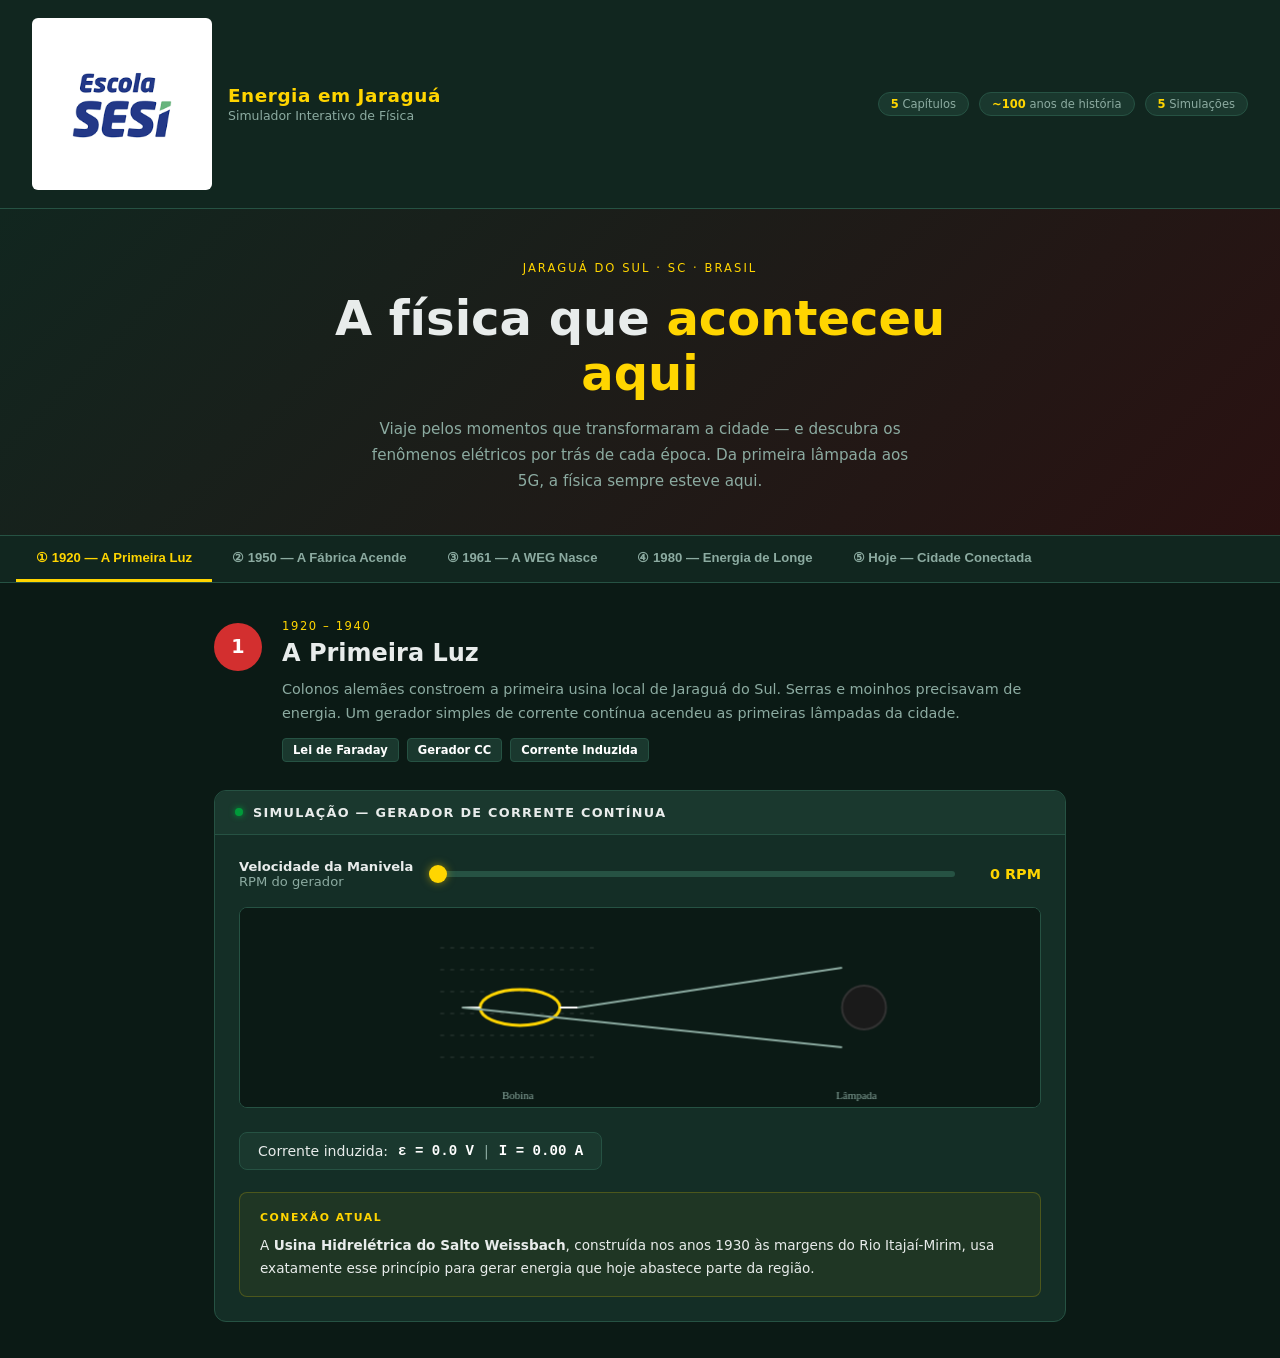
==== index.html @ fbbc2412 "Rename simulador.html to index.html" ====
<!DOCTYPE html>
<html lang="pt-BR">
<head>
<meta charset="UTF-8">
<meta name="viewport" content="width=device-width, initial-scale=1.0">
<title>Energia em Jaraguá — Simulador Interativo</title>
<style>
  :root {
    /* Cores baseadas na bandeira de Jaraguá do Sul (Verde, Vermelho, Branco e Amarelo) */
    --bg: #0b1a15;        /* Verde muito escuro para o fundo principal */
    --bg2: #11261f;       /* Verde escuro para o cabeçalho/nav */
    --bg3: #1a382e;       /* Verde intermediário para cards/pílulas */
    --border: #265243;    /* Bordas esverdeadas */
    --accent: #ffd500;    /* Amarelo do brasão para destaque */
    --accent2: #ffffff;   /* Branco da cruz da bandeira */
    --green: #009B3A;     /* Verde original da bandeira */
    --red: #d32f2f;       /* Vermelho original da bandeira */
    --text: #e8eceb;      /* Texto claro quase branco */
    --muted: #8caba1;     /* Texto secundário (verde acinzentado) */
    --card: #142e26;      /* Fundo dos painéis de simulação */
  }
  * { box-sizing: border-box; margin: 0; padding: 0; }
  body {
    background: var(--bg);
    color: var(--text);
    font-family: 'Segoe UI', system-ui, sans-serif;
    min-height: 100vh;
  }

  /* ── HEADER ── */
  header {
    background: var(--bg2);
    border-bottom: 1px solid var(--border);
    padding: 18px 32px;
    display: flex;
    align-items: center;
    justify-content: space-between;
    gap: 20px;
    position: sticky;
    top: 0;
    z-index: 100;
  }
  .header-left { display: flex; align-items: center; gap: 16px; }
  .sesi-logo {
    height: 48px;
    border-radius: 6px;
    background: #fff;
    padding: 4px 8px;
    object-fit: contain;
    width: 180px;  
    height: auto;
  }
  .header-title h1 {
    font-size: 1.15rem;
    font-weight: 700;
    color: var(--accent);
    letter-spacing: 0.03em;
  }
  .header-title p {
    font-size: 0.78rem;
    color: var(--muted);
    margin-top: 2px;
  }
  .header-badges {
    display: flex; gap: 10px; flex-wrap: wrap;
  }
  .badge {
    background: var(--bg3);
    border: 1px solid var(--border);
    border-radius: 20px;
    padding: 4px 12px;
    font-size: 0.72rem;
    color: var(--muted);
  }
  .badge span { color: var(--accent); font-weight: 700; }

  /* ── HERO ── */
  .hero {
    padding: 52px 32px 40px;
    text-align: center;
    /* Gradiente sutil misturando o verde e o vermelho da bandeira */
    background: linear-gradient(135deg, var(--bg2) 0%, #2a1111 100%);
    border-bottom: 1px solid var(--border);
  }
  .hero-eyebrow {
    font-size: 0.72rem;
    letter-spacing: 0.18em;
    text-transform: uppercase;
    color: var(--accent);
    margin-bottom: 16px;
  }
  .hero h2 {
    font-size: clamp(1.8rem, 4vw, 3rem);
    font-weight: 800;
    line-height: 1.15;
    max-width: 700px;
    margin: 0 auto 16px;
  }
  .hero h2 em { color: var(--accent); font-style: normal; }
  .hero p {
    color: var(--muted);
    max-width: 560px;
    margin: 0 auto;
    line-height: 1.7;
    font-size: 0.95rem;
  }

  /* ── TIMELINE NAV ── */
  .timeline-nav {
    display: flex;
    gap: 0;
    overflow-x: auto;
    border-bottom: 1px solid var(--border);
    background: var(--bg2);
    padding: 0 16px;
    scrollbar-width: none;
  }
  .timeline-nav::-webkit-scrollbar { display: none; }
  .tnav-btn {
    flex: 0 0 auto;
    padding: 14px 20px;
    background: none;
    border: none;
    border-bottom: 3px solid transparent;
    color: var(--muted);
    cursor: pointer;
    font-size: 0.82rem;
    font-weight: 600;
    white-space: nowrap;
    transition: color .2s, border-color .2s;
  }
  .tnav-btn:hover { color: var(--text); }
  .tnav-btn.active { color: var(--accent); border-bottom-color: var(--accent); }

  /* ── CHAPTERS ── */
  .chapter {
    display: none;
    padding: 36px 24px;
    max-width: 900px;
    margin: 0 auto;
  }
  .chapter.active { display: block; }

  .chapter-header {
    display: flex;
    gap: 20px;
    align-items: flex-start;
    margin-bottom: 28px;
  }
  .chapter-num {
    width: 48px; height: 48px;
    border-radius: 50%;
    background: var(--red); /* Vermelho da bandeira */
    color: #fff;
    font-size: 1.2rem;
    font-weight: 800;
    display: flex; align-items: center; justify-content: center;
    flex-shrink: 0;
    margin-top: 4px;
  }
  .chapter-meta { flex: 1; }
  .chapter-era {
    font-size: 0.72rem;
    letter-spacing: 0.14em;
    text-transform: uppercase;
    color: var(--accent);
    margin-bottom: 6px;
  }
  .chapter-meta h3 { font-size: 1.5rem; font-weight: 800; margin-bottom: 10px; }
  .chapter-meta p { color: var(--muted); line-height: 1.7; font-size: 0.9rem; }

  .chapter-tags { display: flex; gap: 8px; flex-wrap: wrap; margin-top: 12px; }
  .tag {
    padding: 4px 10px; border-radius: 4px;
    font-size: 0.72rem; font-weight: 600;
    background: var(--bg3); border: 1px solid var(--border);
    color: var(--accent2);
  }

  /* ── SIM CARD ── */
  .sim-card {
    background: var(--card);
    border: 1px solid var(--border);
    border-radius: 12px;
    overflow: hidden;
  }
  .sim-header {
    padding: 14px 20px;
    background: var(--bg3);
    border-bottom: 1px solid var(--border);
    display: flex; align-items: center; gap: 10px;
    font-size: 0.8rem; font-weight: 600;
    color: var(--text); text-transform: uppercase; letter-spacing: 0.1em;
  }
  .sim-dot {
    width: 8px; height: 8px; border-radius: 50%;
    background: var(--green);
    box-shadow: 0 0 6px var(--green);
  }
  .sim-body { padding: 24px; }

  /* ── CONTROLS ── */
  .control-row {
    display: flex; align-items: center; gap: 16px; margin-bottom: 18px;
    flex-wrap: wrap;
  }
  .control-label {
    font-size: 0.82rem; color: var(--muted); min-width: 140px;
  }
  .control-label strong { color: var(--text); display: block; }
  input[type=range] {
    flex: 1; min-width: 120px;
    -webkit-appearance: none;
    height: 6px; border-radius: 3px;
    background: var(--border);
    outline: none;
  }
  input[type=range]::-webkit-slider-thumb {
    -webkit-appearance: none;
    width: 18px; height: 18px; border-radius: 50%;
    background: var(--accent);
    cursor: pointer;
    box-shadow: 0 0 8px rgba(255, 213, 0, 0.5); /* Sombra amarela */
  }
  .val-display {
    min-width: 70px; text-align: right;
    font-size: 0.9rem; font-weight: 700; color: var(--accent);
  }

  /* ── CANVAS ── */
  canvas {
    width: 100%; border-radius: 8px;
    background: var(--bg);
    display: block;
    margin-bottom: 16px;
    border: 1px solid var(--border);
  }

  /* ── FORMULA PILL ── */
  .formula-pill {
    display: inline-flex; align-items: center; gap: 10px;
    background: var(--bg3); border: 1px solid var(--border);
    border-radius: 8px; padding: 10px 18px;
    font-size: 0.88rem; margin-top: 8px;
  }
  .formula-pill .eq { color: var(--accent2); font-weight: 700; font-family: monospace; }

  /* ── CONNECTION BOX ── */
  .connection-box {
    margin-top: 22px;
    padding: 16px 20px;
    background: rgba(255, 213, 0, 0.05); /* Fundo amarelado muito sutil */
    border: 1px solid rgba(255, 213, 0, 0.2);
    border-radius: 8px;
    font-size: 0.85rem; line-height: 1.7; color: var(--text);
  }
  .connection-box .conn-label {
    font-size: 0.68rem; text-transform: uppercase; letter-spacing: 0.14em;
    color: var(--accent); font-weight: 700; margin-bottom: 6px;
  }

  /* ── CHAPTER 1 specific ── */
  #lamp-glow { transition: filter .1s, opacity .1s; }

  /* ── CHAPTER 3 motor ── */
  .motor-readout {
    display: grid; grid-template-columns: repeat(3,1fr); gap: 12px; margin-top: 16px;
  }
  .readout-cell {
    background: var(--bg3); border: 1px solid var(--border);
    border-radius: 8px; padding: 12px;
    text-align: center;
  }
  .readout-cell .rv { font-size: 1.4rem; font-weight: 800; color: var(--accent); }
  .readout-cell .rl { font-size: 0.7rem; color: var(--muted); margin-top: 2px; }

  /* ── CHAPTER 4 comparison ── */
  .compare-grid {
    display: grid; grid-template-columns: 1fr 1fr; gap: 16px; margin-bottom: 16px;
  }
  .compare-card {
    background: var(--bg3); border: 1px solid var(--border);
    border-radius: 10px; padding: 16px; text-align: center;
  }
  .compare-card h4 { font-size: 0.82rem; color: var(--muted); margin-bottom: 8px; }
  .compare-card .big { font-size: 1.6rem; font-weight: 800; }
  .compare-card .big.bad { color: var(--red); }
  .compare-card .big.good { color: var(--green); }
  .compare-card .sub { font-size: 0.75rem; color: var(--muted); margin-top: 4px; }

  /* ── CHAPTER 5 antenna ── */
  #antennaCanvas { cursor: crosshair; }
  .signal-legend {
    display: flex; gap: 16px; flex-wrap: wrap; margin-top: 10px;
  }
  .leg-item { display: flex; align-items: center; gap: 6px; font-size: 0.78rem; color: var(--muted); }
  .leg-dot { width: 12px; height: 12px; border-radius: 50%; }

  @media (max-width: 600px) {
    header { padding: 12px 16px; flex-direction: column; align-items: flex-start; }
    .hero { padding: 36px 16px 28px; }
    .chapter { padding: 24px 14px; }
    .compare-grid { grid-template-columns: 1fr; }
    .motor-readout { grid-template-columns: 1fr 1fr; }
  }
</style>
</head>
<body>

<header>
  <div class="header-left">
    <img class="sesi-logo" src="logo.png" >
    <div class="header-title">
      <h1>Energia em Jaraguá</h1>
      <p>Simulador Interativo de Física</p>
    </div>
  </div>
  <div class="header-badges">
    <div class="badge"><span>5</span> Capítulos</div>
    <div class="badge"><span>~100</span> anos de história</div>
    <div class="badge"><span>5</span> Simulações</div>
  </div>
</header>

<div class="hero">
  <div class="hero-eyebrow">Jaraguá do Sul · SC · Brasil</div>
  <h2>A física que <em>aconteceu aqui</em></h2>
  <p>Viaje pelos momentos que transformaram a cidade — e descubra os fenômenos elétricos por trás de cada época. Da primeira lâmpada aos 5G, a física sempre esteve aqui.</p>
</div>

<nav class="timeline-nav">
  <button class="tnav-btn active" onclick="showChapter(0)">① 1920 — A Primeira Luz</button>
  <button class="tnav-btn" onclick="showChapter(1)">② 1950 — A Fábrica Acende</button>
  <button class="tnav-btn" onclick="showChapter(2)">③ 1961 — A WEG Nasce</button>
  <button class="tnav-btn" onclick="showChapter(3)">④ 1980 — Energia de Longe</button>
  <button class="tnav-btn" onclick="showChapter(4)">⑤ Hoje — Cidade Conectada</button>
</nav>

<section class="chapter active" id="ch0">
  <div class="chapter-header">
    <div class="chapter-num">1</div>
    <div class="chapter-meta">
      <div class="chapter-era">1920 – 1940</div>
      <h3>A Primeira Luz</h3>
      <p>Colonos alemães constroem a primeira usina local de Jaraguá do Sul. Serras e moinhos precisavam de energia. Um gerador simples de corrente contínua acendeu as primeiras lâmpadas da cidade.</p>
      <div class="chapter-tags">
        <span class="tag">Lei de Faraday</span>
        <span class="tag">Gerador CC</span>
        <span class="tag">Corrente Induzida</span>
      </div>
    </div>
  </div>
  <div class="sim-card">
    <div class="sim-header"><div class="sim-dot"></div>Simulação — Gerador de Corrente Contínua</div>
    <div class="sim-body">
      <div class="control-row">
        <div class="control-label"><strong>Velocidade da Manivela</strong>RPM do gerador</div>
        <input type="range" id="rpm1" min="0" max="3000" value="0" oninput="updateFaraday()">
        <div class="val-display" id="rpm1v">0 RPM</div>
      </div>
      <canvas id="c1" height="200"></canvas>
      <div class="formula-pill">
        <span>Corrente induzida:</span>
        <span class="eq" id="emf_val">ε = 0.00 V</span>
        <span style="color:var(--muted)">|</span>
        <span class="eq" id="cur_val">I = 0.00 A</span>
      </div>
      <div class="connection-box">
        <div class="conn-label">Conexão Atual</div>
        A <strong>Usina Hidrelétrica do Salto Weissbach</strong>, construída nos anos 1930 às margens do Rio Itajaí-Mirim, usa exatamente esse princípio para gerar energia que hoje abastece parte da região.
      </div>
    </div>
  </div>
</section>

<section class="chapter" id="ch1">
  <div class="chapter-header">
    <div class="chapter-num">2</div>
    <div class="chapter-meta">
      <div class="chapter-era">1950 – 1960</div>
      <h3>A Fábrica Acende</h3>
      <p>Chegam as primeiras indústrias têxteis e metalúrgicas. Elas precisam de motores mais potentes. O motor de indução trifásico, com suas três correntes defasadas criando um campo magnético girante, vira o coração das fábricas.</p>
      <div class="chapter-tags">
        <span class="tag">Campo Girante Trifásico</span>
        <span class="tag">Animação das 3 Fases</span>
        <span class="tag">Industrialização</span>
      </div>
    </div>
  </div>
  <div class="sim-card">
    <div class="sim-header"><div class="sim-dot"></div>Simulação — Campo Magnético Rotativo Trifásico</div>
    <div class="sim-body">
      <div class="control-row">
        <div class="control-label"><strong>Frequência</strong>Hz da rede</div>
        <input type="range" id="freq2" min="10" max="60" value="60" oninput="update3phase()">
        <div class="val-display" id="freq2v">60 Hz</div>
      </div>
      <canvas id="c2" height="260"></canvas>
      <div class="formula-pill">
        <span>Defasagem:</span>
        <span class="eq">120°</span>
        <span style="color:var(--muted)">|</span>
        <span>Campo resultante:</span>
        <span class="eq" id="field_mag">constante</span>
      </div>
      <div class="connection-box">
        <div class="conn-label">Conexão Atual</div>
        A <strong>WEG</strong> produz hoje mais de 21 milhões de motores elétricos por ano — todos baseados nesse mesmo princípio do campo girante trifásico descoberto por Tesla em 1888.
      </div>
    </div>
  </div>
</section>

<section class="chapter" id="ch2">
  <div class="chapter-header">
    <div class="chapter-num">3</div>
    <div class="chapter-meta">
      <div class="chapter-era">1961</div>
      <h3>Werner, Eggon e Geraldo</h3>
      <p>Três homens fundam a WEG em Jaraguá do Sul. Uma bobina simples se torna um motor comercial. O segredo está na relação entre frequência, número de polos e rotação.</p>
      <div class="chapter-tags">
        <span class="tag">n = 120f / p</span>
        <span class="tag">Polos e Rotação</span>
        <span class="tag">Fundação da WEG</span>
      </div>
    </div>
  </div>
  <div class="sim-card">
    <div class="sim-header"><div class="sim-dot"></div>Simulação — Motor Interativo WEG</div>
    <div class="sim-body">
      <div class="control-row">
        <div class="control-label"><strong>Nº de Polos</strong>par de polos</div>
        <input type="range" id="poles3" min="2" max="12" step="2" value="4" oninput="updateMotor()">
        <div class="val-display" id="poles3v">4 polos</div>
      </div>
      <div class="control-row">
        <div class="control-label"><strong>Frequência</strong>Hz da rede</div>
        <input type="range" id="freq3" min="50" max="60" step="10" value="60" oninput="updateMotor()">
        <div class="val-display" id="freq3v">60 Hz</div>
      </div>
      <canvas id="c3" height="200"></canvas>
      <div class="motor-readout">
        <div class="readout-cell"><div class="rv" id="m_rpm">1800</div><div class="rl">RPM Síncrona</div></div>
        <div class="readout-cell"><div class="rv" id="m_polos">4</div><div class="rl">Polos</div></div>
        <div class="readout-cell"><div class="rv" id="m_freq">60 Hz</div><div class="rl">Frequência</div></div>
      </div>
      <div class="formula-pill" style="margin-top:14px">
        <span class="eq">n = 120 × f / p</span>
        <span style="color:var(--muted)">→</span>
        <span class="eq" id="m_calc">120 × 60 / 4 = 1800 RPM</span>
      </div>
      <div class="connection-box">
        <div class="conn-label">Conexão Atual</div>
        Os motores WEG de <strong>2 polos</strong> giram a 3600 RPM e são usados em compressores e ventiladores industriais. Os de <strong>8 polos</strong> giram a 900 RPM para aplicações que exigem torque elevado, como britadores.
      </div>
    </div>
  </div>
</section>

<section class="chapter" id="ch3">
  <div class="chapter-header">
    <div class="chapter-num">4</div>
    <div class="chapter-meta">
      <div class="chapter-era">1980 – 1990</div>
      <h3>A Energia Vem de Longe</h3>
      <p>Jaraguá passa a receber energia de usinas distantes. O transformador se torna peça-chave: transmitir em alta tensão reduz drasticamente as perdas Joule nas linhas.</p>
      <div class="chapter-tags">
        <span class="tag">Transformador</span>
        <span class="tag">P = I²R</span>
        <span class="tag">Sistema Interligado</span>
      </div>
    </div>
  </div>
  <div class="sim-card">
    <div class="sim-header"><div class="sim-dot"></div>Simulação — Perdas Joule: Baixa vs. Alta Tensão</div>
    <div class="sim-body">
      <div class="control-row">
        <div class="control-label"><strong>Potência transmitida</strong>MW na linha</div>
        <input type="range" id="pow4" min="1" max="100" value="50" oninput="updateJoule()">
        <div class="val-display" id="pow4v">50 MW</div>
      </div>
      <div class="control-row">
        <div class="control-label"><strong>Resistência da linha</strong>Ω total</div>
        <input type="range" id="res4" min="1" max="50" value="10" oninput="updateJoule()">
        <div class="val-display" id="res4v">10 Ω</div>
      </div>
      <div class="compare-grid" id="joule-compare">
        <div class="compare-card">
          <h4>Baixa Tensão (13,8 kV)</h4>
          <div class="big bad" id="loss_low">—</div>
          <div class="sub" id="loss_low_pct">— % de perda</div>
        </div>
        <div class="compare-card">
          <h4>Alta Tensão (500 kV)</h4>
          <div class="big good" id="loss_high">—</div>
          <div class="sub" id="loss_high_pct">— % de perda</div>
        </div>
      </div>
      <canvas id="c4" height="160"></canvas>
      <div class="formula-pill">
        <span class="eq">P_perda = I² × R</span>
        <span style="color:var(--muted)">e</span>
        <span class="eq">I = P / V</span>
      </div>
      <div class="connection-box">
        <div class="conn-label">Conexão Atual</div>
        A subestação de Jaraguá do Sul recebe energia a <strong>138 kV</strong> do sistema interligado nacional e reduz para distribuição local. As linhas de 500 kV que cruzam Santa Catarina perdem menos de <strong>2%</strong> da energia transmitida.
      </div>
    </div>
  </div>
</section>

<section class="chapter" id="ch4">
  <div class="chapter-header">
    <div class="chapter-num">5</div>
    <div class="chapter-meta">
      <div class="chapter-era">Hoje</div>
      <h3>A Cidade Conectada</h3>
      <p>Antenas 5G, fibra óptica e carros elétricos. O sinal eletromagnético se propaga pelos vales e morros de Jaraguá — o relevo cria zonas de sombra onde o sinal não chega.</p>
      <div class="chapter-tags">
        <span class="tag">Propagação de Ondas EM</span>
        <span class="tag">Mapa Topográfico</span>
        <span class="tag">Jaraguá Digital</span>
      </div>
    </div>
  </div>
  <div class="sim-card">
    <div class="sim-header"><div class="sim-dot"></div>Simulação — Antena e Propagação no Relevo</div>
    <div class="sim-body">
      <p style="font-size:.82rem;color:var(--muted);margin-bottom:14px">Clique no mapa topográfico para posicionar uma antena e veja como o sinal se propaga pelos morros de Jaraguá.</p>
      <div class="control-row">
        <div class="control-label"><strong>Frequência da antena</strong></div>
        <input type="range" id="freq5" min="700" max="3500" step="100" value="700" oninput="updateAntenna()">
        <div class="val-display" id="freq5v">700 MHz</div>
      </div>
      <canvas id="antennaCanvas" height="280" onclick="placeAntenna(event)"></canvas>
      <div class="signal-legend">
        <div class="leg-item"><div class="leg-dot" style="background:var(--green)"></div>Sinal forte</div>
        <div class="leg-item"><div class="leg-dot" style="background:var(--accent)"></div>Sinal médio</div>
        <div class="leg-item"><div class="leg-dot" style="background:var(--red)"></div>Zona de sombra</div>
        <div class="leg-item"><div class="leg-dot" style="background:var(--accent2)"></div>Antena</div>
      </div>
      <div class="connection-box">
        <div class="conn-label">Conexão Atual</div>
        As frequências de <strong>700 MHz</strong> penetram melhor os vales de Jaraguá, enquanto as de <strong>3,5 GHz</strong> oferecem maior velocidade mas sofrem mais com obstáculos. O Morro do Boa Vista (958 m) cria uma das maiores zonas de sombra da cidade.
      </div>
    </div>
  </div>
</section>

<script>
// ══════════════════════════════════════════════════
//  NAVIGATION
// ══════════════════════════════════════════════════
const btns = document.querySelectorAll('.tnav-btn');
function showChapter(i) {
  document.querySelectorAll('.chapter').forEach((c,j)=>{
    c.classList.toggle('active', i===j);
  });
  btns.forEach((b,j)=>b.classList.toggle('active', i===j));
  if(i===0) drawFaraday();
  if(i===1) start3phase();
  if(i===2) startMotor();
  if(i===3) { updateJoule(); drawJouleBar(); }
  if(i===4) drawAntenna();
}

// Cor de fundo padronizada para os canvas baseada no novo CSS var(--bg)
const canvasBg = '#0b1a15'; 

// ══════════════════════════════════════════════════
//  CAP 1 — FARADAY GENERATOR
// ══════════════════════════════════════════════════
let animId1;
function updateFaraday() {
  const rpm = +document.getElementById('rpm1').value;
  document.getElementById('rpm1v').textContent = rpm + ' RPM';
  const emf = (rpm / 3000) * 220;
  const cur = emf / 100;
  document.getElementById('emf_val').textContent = 'ε = ' + emf.toFixed(1) + ' V';
  document.getElementById('cur_val').textContent = 'I = ' + cur.toFixed(2) + ' A';
  if(animId1) cancelAnimationFrame(animId1);
  drawFaraday();
}

let t1 = 0;
function drawFaraday() {
  const canvas = document.getElementById('c1');
  const ctx = canvas.getContext('2d');
  canvas.width = canvas.offsetWidth || 600;
  const W = canvas.width, H = canvas.height;
  const rpm = +document.getElementById('rpm1').value;
  const speed = rpm / 3000;
  ctx.clearRect(0,0,W,H);
  ctx.fillStyle = canvasBg;
  ctx.fillRect(0,0,W,H);

  // Draw coil
  const cx = W * 0.35, cy = H * 0.5;
  const angle = t1 * speed * 0.08;
  ctx.save();
  ctx.translate(cx, cy);
  ctx.rotate(angle);
  ctx.strokeStyle = '#ffd500'; /* Amarelo bandeira */
  ctx.lineWidth = 3;
  ctx.beginPath();
  ctx.ellipse(0, 0, 40, 18, 0, 0, Math.PI*2);
  ctx.stroke();
  ctx.strokeStyle = '#ffffff'; /* Branco bandeira */
  ctx.lineWidth = 2;
  for(let i=-1;i<=1;i+=2){
    ctx.beginPath();
    ctx.moveTo(i*40, 0);
    ctx.lineTo(i*58, 0);
    ctx.stroke();
  }
  ctx.restore();

  // Field lines
  for(let y = H*0.2; y < H*0.85; y += 22) {
    const alpha = 0.15 + speed * 0.4;
    ctx.strokeStyle = `rgba(255,255,255,${alpha})`;
    ctx.lineWidth = 1;
    ctx.setLineDash([4,6]);
    ctx.beginPath();
    ctx.moveTo(cx - 80, y);
    ctx.lineTo(cx + 80, y);
    ctx.stroke();
    ctx.setLineDash([]);
    if(speed > 0.1) {
      const ax = cx + 60;
      ctx.fillStyle = `rgba(255,255,255,${alpha})`;
      ctx.beginPath();
      ctx.moveTo(ax, y); ctx.lineTo(ax-6, y-4); ctx.lineTo(ax-6, y+4);
      ctx.fill();
    }
  }

  // Wire + lamp
  const lx = W * 0.78, ly = H * 0.5;
  ctx.strokeStyle = '#8caba1';
  ctx.lineWidth = 2;
  ctx.beginPath();
  ctx.moveTo(cx+58, cy); ctx.lineTo(lx-22, cy-40);
  ctx.moveTo(cx-58, cy); ctx.lineTo(lx-22, cy+40);
  ctx.stroke();

  // Lamp bulb
  const brightness = speed;
  const r = 22;
  const grd = ctx.createRadialGradient(lx,ly,0,lx,ly,r*2);
  if(brightness > 0.01) {
    grd.addColorStop(0, `rgba(255,240,140,${brightness})`);
    grd.addColorStop(0.4, `rgba(255,213,0,${brightness*0.7})`);
    grd.addColorStop(1, 'rgba(0,0,0,0)');
    ctx.fillStyle = grd;
    ctx.beginPath();
    ctx.arc(lx, ly, r*2.5, 0, Math.PI*2);
    ctx.fill();
  }
  ctx.strokeStyle = brightness > 0.1 ? `rgba(255,220,80,${0.4+brightness*0.6})` : '#333';
  ctx.lineWidth = 2;
  ctx.fillStyle = brightness > 0.1 ? `rgba(255,240,160,${brightness})` : '#1a1a1a';
  ctx.beginPath();
  ctx.arc(lx, ly, r, 0, Math.PI*2);
  ctx.fill(); ctx.stroke();

  // Labels
  ctx.fillStyle = '#8caba1';
  ctx.font = '11px Segoe UI';
  ctx.fillText('Bobina', cx-18, H-8);
  ctx.fillText('Lâmpada', lx-28, H-8);

  t1++;
  if(rpm > 0) animId1 = requestAnimationFrame(drawFaraday);
}
updateFaraday();

// ══════════════════════════════════════════════════
//  CAP 2 — 3-PHASE FIELD
// ══════════════════════════════════════════════════
let t2 = 0, anim2;
function update3phase() {
  const f = +document.getElementById('freq2').value;
  document.getElementById('freq2v').textContent = f + ' Hz';
}
function start3phase() {
  if(anim2) cancelAnimationFrame(anim2);
  draw3phase();
}
function draw3phase() {
  const canvas = document.getElementById('c2');
  const ctx = canvas.getContext('2d');
  canvas.width = canvas.offsetWidth || 600;
  const W = canvas.width, H = canvas.height;
  const f = +document.getElementById('freq2').value;
  ctx.clearRect(0,0,W,H);
  ctx.fillStyle = canvasBg;
  ctx.fillRect(0,0,W,H);

  const graphH = H * 0.42;
  const graphY = 14;
  const graphW = W - 40;
  const colors = ['#d32f2f','#009c7b','#ffffff']; /* Cores da bandeira */
  const labels = ['Fase A','Fase B','Fase C'];
  const speed = f / 60 * 0.04;

  // Draw waveforms
  for(let ph=0; ph<3; ph++) {
    ctx.strokeStyle = colors[ph];
    ctx.lineWidth = 2;
    ctx.beginPath();
    for(let x=0; x<graphW; x++) {
      const angle = (x / graphW) * Math.PI * 4 + t2 * speed + ph * (2*Math.PI/3);
      const y = graphY + graphH/2 - Math.sin(angle) * graphH * 0.38;
      if(x===0) ctx.moveTo(x+20, y); else ctx.lineTo(x+20, y);
    }
    ctx.stroke();
    ctx.fillStyle = colors[ph];
    ctx.font = '11px Segoe UI';
    ctx.fillText(labels[ph], W-60, graphY + graphH/2 - Math.sin(t2*speed + ph*(2*Math.PI/3)) * graphH*0.38);
  }

  // Rotating field vector circle
  const cx2 = W/2, cy2 = H*0.74, R = 52;
  ctx.strokeStyle = '#265243';
  ctx.lineWidth = 1;
  ctx.beginPath();
  ctx.arc(cx2, cy2, R, 0, Math.PI*2);
  ctx.stroke();

  // 3 stator poles
  for(let i=0; i<3; i++) {
    const a = (i/3)*Math.PI*2;
    const px = cx2 + Math.cos(a)*R, py = cy2 + Math.sin(a)*R;
    ctx.fillStyle = colors[i];
    ctx.beginPath();
    ctx.arc(px, py, 7, 0, Math.PI*2);
    ctx.fill();
  }

  // Resultant field vector
  let fx=0, fy=0;
  for(let i=0; i<3; i++) {
    const phaseAngle = t2 * speed + i*(2*Math.PI/3);
    const fieldAngle = (i/3)*Math.PI*2;
    fx += Math.sin(phaseAngle)*Math.cos(fieldAngle);
    fy += Math.sin(phaseAngle)*Math.sin(fieldAngle);
  }
  const mag = Math.sqrt(fx*fx+fy*fy);
  if(mag>0.01) {
    const vx = (fx/mag)*R*0.85, vy = (fy/mag)*R*0.85;
    ctx.strokeStyle = '#ffd500';
    ctx.lineWidth = 3;
    ctx.beginPath();
    ctx.moveTo(cx2,cy2);
    ctx.lineTo(cx2+vx, cy2+vy);
    ctx.stroke();
    ctx.fillStyle = '#ffd500';
    ctx.beginPath();
    ctx.arc(cx2+vx, cy2+vy, 5, 0, Math.PI*2);
    ctx.fill();
  }

  ctx.fillStyle = '#8caba1';
  ctx.font = '11px Segoe UI';
  ctx.textAlign = 'center';
  ctx.fillText('Campo Girante Resultante', cx2, cy2+R+16);
  ctx.textAlign = 'left';

  t2++;
  anim2 = requestAnimationFrame(draw3phase);
}
start3phase();

// ══════════════════════════════════════════════════
//  CAP 3 — MOTOR WEG
// ══════════════════════════════════════════════════
let t3=0, anim3;
function updateMotor() {
  const p = +document.getElementById('poles3').value;
  const f = +document.getElementById('freq3').value;
  const n = Math.round(120*f/p);
  document.getElementById('poles3v').textContent = p + ' polos';
  document.getElementById('freq3v').textContent = f + ' Hz';
  document.getElementById('m_rpm').textContent = n;
  document.getElementById('m_polos').textContent = p;
  document.getElementById('m_freq').textContent = f + ' Hz';
  document.getElementById('m_calc').textContent = `120 × ${f} / ${p} = ${n} RPM`;
}
function startMotor() {
  if(anim3) cancelAnimationFrame(anim3);
  drawMotor();
}
function drawMotor() {
  const canvas = document.getElementById('c3');
  const ctx = canvas.getContext('2d');
  canvas.width = canvas.offsetWidth || 600;
  const W = canvas.width, H = canvas.height;
  const poles = +document.getElementById('poles3').value;
  const freq = +document.getElementById('freq3').value;
  const n = 120*freq/poles;
  const speed = n / 3600 * 0.06;
  ctx.clearRect(0,0,W,H);
  ctx.fillStyle = canvasBg;
  ctx.fillRect(0,0,W,H);

  const cx = W/2, cy = H/2, R = Math.min(W,H)*0.34;

  // Stator
  ctx.strokeStyle = '#265243';
  ctx.lineWidth = 12;
  ctx.beginPath();
  ctx.arc(cx, cy, R+6, 0, Math.PI*2);
  ctx.stroke();

  // Poles on stator
  for(let i=0; i<poles; i++) {
    const a = (i/poles)*Math.PI*2 + t3*0.001;
    const r1 = R-4, r2 = R+4;
    const col = i%2===0 ? '#d32f2f' : '#ffffff';
    ctx.strokeStyle = col;
    ctx.lineWidth = 8;
    ctx.beginPath();
    ctx.arc(cx, cy, R, a-0.18, a+0.18);
    ctx.stroke();
  }

  // Rotor
  ctx.save();
  ctx.translate(cx, cy);
  ctx.rotate(t3 * speed);
  for(let i=0; i<8; i++) {
    const a = (i/8)*Math.PI*2;
    ctx.strokeStyle = `rgba(255,213,0,${0.4+0.5*(i%2)})`;
    ctx.lineWidth = 3;
    ctx.beginPath();
    ctx.moveTo(0,0);
    ctx.lineTo(Math.cos(a)*(R-22), Math.sin(a)*(R-22));
    ctx.stroke();
  }
  ctx.strokeStyle = '#ffd500';
  ctx.lineWidth = 2;
  ctx.beginPath();
  ctx.arc(0,0,R-22,0,Math.PI*2);
  ctx.stroke();
  ctx.fillStyle = '#1a382e';
  ctx.beginPath();
  ctx.arc(0,0,12,0,Math.PI*2);
  ctx.fill();
  ctx.strokeStyle = '#ffd500';
  ctx.lineWidth = 2;
  ctx.beginPath();
  ctx.arc(0,0,12,0,Math.PI*2);
  ctx.stroke();
  ctx.restore();

  // RPM label
  ctx.fillStyle = '#ffd500';
  ctx.font = `bold ${Math.min(20,14+poles)}px Segoe UI`;
  ctx.textAlign = 'center';
  ctx.fillText(Math.round(n)+' RPM', cx, cy+5);
  ctx.font = '11px Segoe UI';
  ctx.fillStyle = '#8caba1';
  ctx.fillText(poles+' polos', cx, cy+20);
  ctx.textAlign = 'left';

  t3++;
  anim3 = requestAnimationFrame(drawMotor);
}
startMotor();

// ══════════════════════════════════════════════════
//  CAP 4 — JOULE LOSSES
// ══════════════════════════════════════════════════
function updateJoule() {
  const P = +document.getElementById('pow4').value * 1e6;
  const R = +document.getElementById('res4').value;
  document.getElementById('pow4v').textContent = (P/1e6).toFixed(0) + ' MW';
  document.getElementById('res4v').textContent = R + ' Ω';

  const Vlow = 13800, Vhigh = 500000;
  const Ilow = P/Vlow, Ihigh = P/Vhigh;
  const lossLow = Ilow*Ilow*R, lossHigh = Ihigh*Ihigh*R;
  const pctLow = (lossLow/P*100), pctHigh = (lossHigh/P*100);

  document.getElementById('loss_low').textContent = (lossLow/1e6).toFixed(1)+' MW';
  document.getElementById('loss_high').textContent = (lossHigh/1e3).toFixed(1)+' kW';
  document.getElementById('loss_low_pct').textContent = pctLow.toFixed(1)+'% de perda';
  document.getElementById('loss_high_pct').textContent = pctHigh.toFixed(3)+'% de perda';
  drawJouleBar(lossLow, lossHigh, P);
}
function drawJouleBar(lossLow, lossHigh, P) {
  const canvas = document.getElementById('c4');
  const ctx = canvas.getContext('2d');
  canvas.width = canvas.offsetWidth || 600;
  const W = canvas.width, H = canvas.height;
  if(!lossLow) {
    const pwr = +document.getElementById('pow4').value * 1e6;
    const R = +document.getElementById('res4').value;
    const il = pwr/13800, ih = pwr/500000;
    lossLow = il*il*R; lossHigh = ih*ih*R; P=pwr;
  }
  ctx.clearRect(0,0,W,H);
  ctx.fillStyle = canvasBg;
  ctx.fillRect(0,0,W,H);

  const max = Math.max(lossLow, P);
  const bw = (W-80)/2, bh = H-50, bx1=40, bx2=40+bw+20, by=10;

  [[bx1, lossLow,'#d32f2f','Baixa Tensão\n13,8 kV'],[bx2,lossHigh,'#009c7b','Alta Tensão\n500 kV']].forEach(([bx,loss,col,label])=>{
    const barH = Math.min((loss/max)*bh, bh);
    ctx.fillStyle = '#1a382e';
    ctx.fillRect(bx, by, bw, bh);
    ctx.fillStyle = col;
    ctx.fillRect(bx, by+bh-barH, bw, barH);
    ctx.fillStyle = col;
    ctx.font = 'bold 12px Segoe UI';
    ctx.textAlign = 'center';
    const pct = loss/P*100;
    ctx.fillText(pct < 1 ? pct.toFixed(3)+'%' : pct.toFixed(1)+'%', bx+bw/2, by+bh-barH-8);
    ctx.fillStyle = '#8caba1';
    ctx.font = '11px Segoe UI';
    const lines = label.split('\n');
    ctx.fillText(lines[0], bx+bw/2, by+bh+16);
    ctx.fillText(lines[1], bx+bw/2, by+bh+30);
  });
}

// ══════════════════════════════════════════════════
//  CAP 5 — ANTENNA
// ══════════════════════════════════════════════════
let antennaPos = null;
function updateAntenna() {
  document.getElementById('freq5v').textContent = document.getElementById('freq5').value + ' MHz';
  drawAntenna();
}
function placeAntenna(e) {
  const rect = e.target.getBoundingClientRect();
  antennaPos = { x: e.clientX - rect.left, y: e.clientY - rect.top };
  drawAntenna();
}
function drawAntenna() {
  const canvas = document.getElementById('antennaCanvas');
  if(!canvas) return;
  const ctx = canvas.getContext('2d');
  canvas.width = canvas.offsetWidth || 600;
  const W = canvas.width, H = canvas.height;
  
  ctx.clearRect(0,0,W,H);
  ctx.fillStyle = canvasBg;
  ctx.fillRect(0,0,W,H);
  
  // Dummy topo map
  ctx.fillStyle = '#11261f';
  ctx.beginPath();
  ctx.moveTo(0,H);
  for(let x=0; x<=W; x+=10) {
    const y = H - 30 - Math.sin(x*0.02)*40 - Math.sin(x*0.05)*20;
    ctx.lineTo(x, y);
  }
  ctx.lineTo(W,H);
  ctx.fill();
  
  if(!antennaPos) {
    ctx.fillStyle = '#8caba1';
    ctx.textAlign = 'center';
    ctx.font = '12px Segoe UI';
    ctx.fillText('Clique no mapa para posicionar a antena', W/2, H/2);
    return;
  }
  
  const freq = +document.getElementById('freq5').value;
  const range = (3500 - freq + 1000) / 10;
  
  ctx.strokeStyle = `rgba(255,213,0,0.5)`;
  ctx.beginPath();
  ctx.arc(antennaPos.x, antennaPos.y, range, 0, Math.PI*2);
  ctx.stroke();
  
  ctx.fillStyle = '#ffffff';
  ctx.beginPath();
  ctx.arc(antennaPos.x, antennaPos.y, 4, 0, Math.PI*2);
  ctx.fill();
}
</script>
</body>
</html>
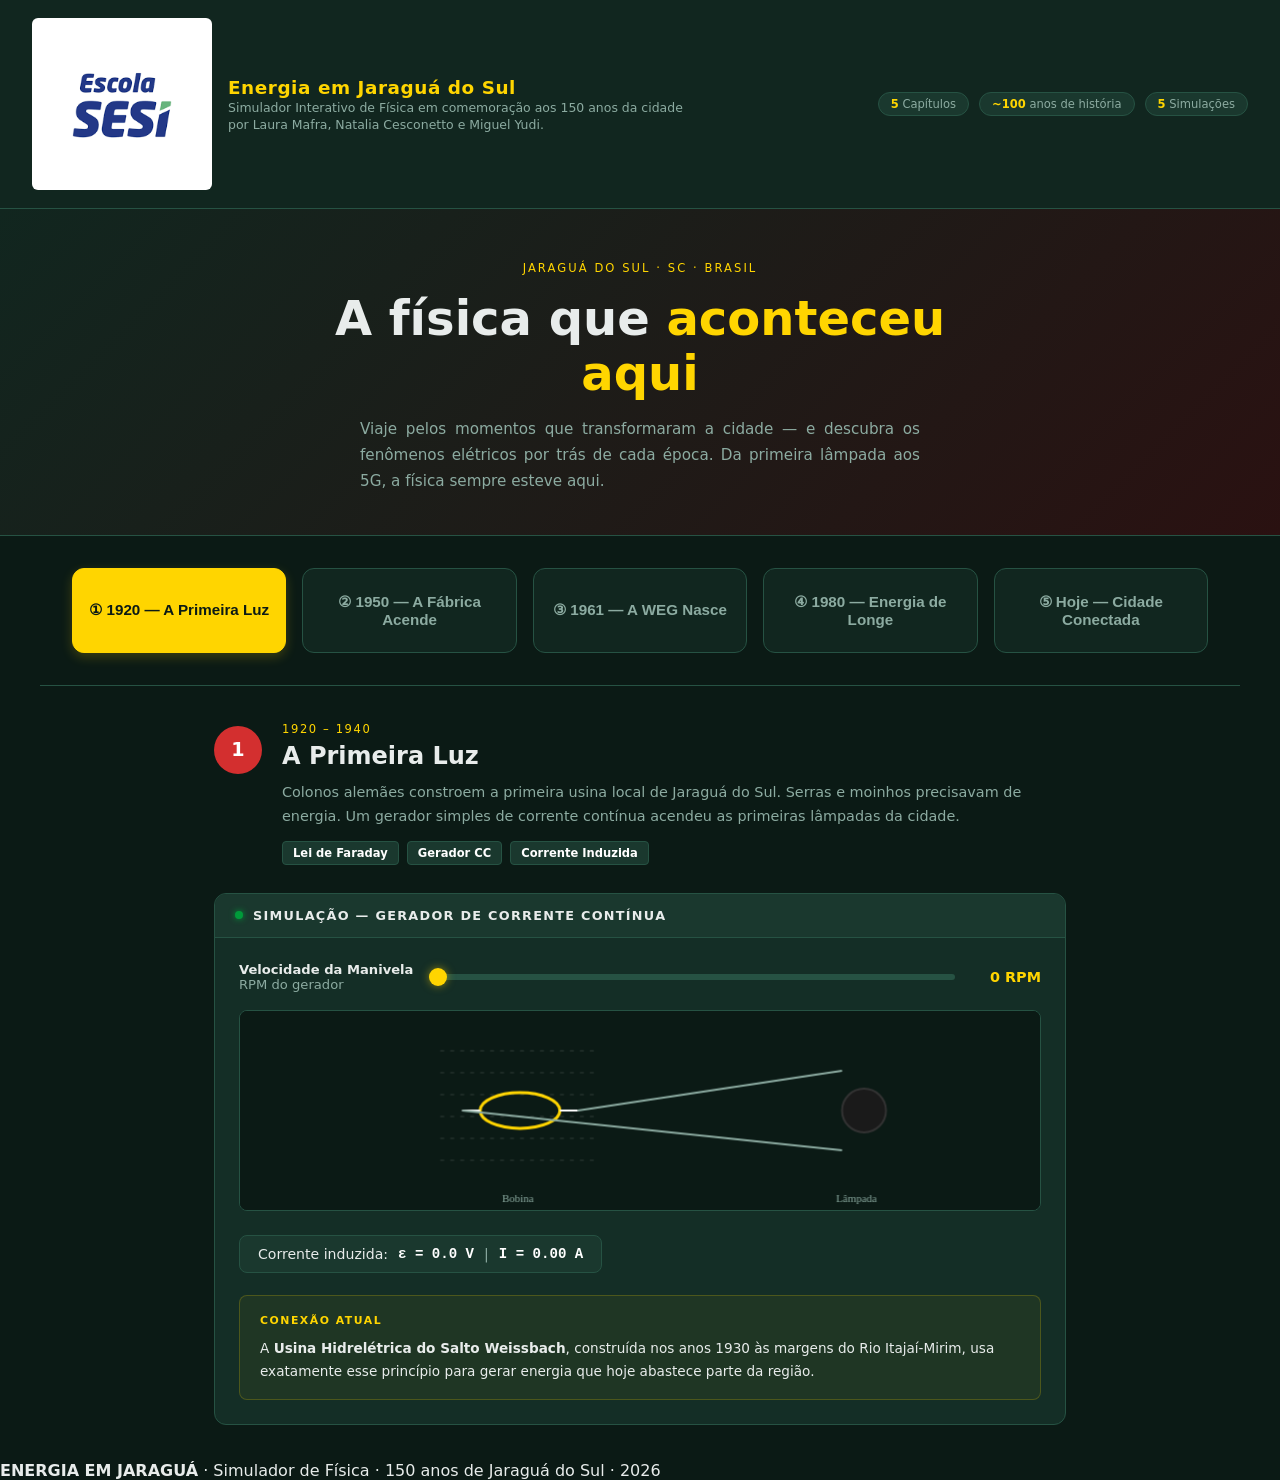
==== commit 20680e59: "Fixar página inicial do site (index.html)" ====
--- a/index.html
+++ b/index.html
@@ -4,306 +4,7 @@
 <meta charset="UTF-8">
 <meta name="viewport" content="width=device-width, initial-scale=1.0">
 <title>Energia em Jaraguá — Simulador Interativo</title>
-<style>
-  :root {
-    /* Cores baseadas na bandeira de Jaraguá do Sul (Verde, Vermelho, Branco e Amarelo) */
-    --bg: #0b1a15;        /* Verde muito escuro para o fundo principal */
-    --bg2: #11261f;       /* Verde escuro para o cabeçalho/nav */
-    --bg3: #1a382e;       /* Verde intermediário para cards/pílulas */
-    --border: #265243;    /* Bordas esverdeadas */
-    --accent: #ffd500;    /* Amarelo do brasão para destaque */
-    --accent2: #ffffff;   /* Branco da cruz da bandeira */
-    --green: #009B3A;     /* Verde original da bandeira */
-    --red: #d32f2f;       /* Vermelho original da bandeira */
-    --text: #e8eceb;      /* Texto claro quase branco */
-    --muted: #8caba1;     /* Texto secundário (verde acinzentado) */
-    --card: #142e26;      /* Fundo dos painéis de simulação */
-  }
-  * { box-sizing: border-box; margin: 0; padding: 0; }
-  body {
-    background: var(--bg);
-    color: var(--text);
-    font-family: 'Segoe UI', system-ui, sans-serif;
-    min-height: 100vh;
-  }
-
-  /* ── HEADER ── */
-  header {
-    background: var(--bg2);
-    border-bottom: 1px solid var(--border);
-    padding: 18px 32px;
-    display: flex;
-    align-items: center;
-    justify-content: space-between;
-    gap: 20px;
-    position: sticky;
-    top: 0;
-    z-index: 100;
-  }
-  .header-left { display: flex; align-items: center; gap: 16px; }
-  .sesi-logo {
-    height: 48px;
-    border-radius: 6px;
-    background: #fff;
-    padding: 4px 8px;
-    object-fit: contain;
-    width: 180px;  
-    height: auto;
-  }
-  .header-title h1 {
-    font-size: 1.15rem;
-    font-weight: 700;
-    color: var(--accent);
-    letter-spacing: 0.03em;
-  }
-  .header-title p {
-    font-size: 0.78rem;
-    color: var(--muted);
-    margin-top: 2px;
-  }
-  .header-badges {
-    display: flex; gap: 10px; flex-wrap: wrap;
-  }
-  .badge {
-    background: var(--bg3);
-    border: 1px solid var(--border);
-    border-radius: 20px;
-    padding: 4px 12px;
-    font-size: 0.72rem;
-    color: var(--muted);
-  }
-  .badge span { color: var(--accent); font-weight: 700; }
-
-  /* ── HERO ── */
-  .hero {
-    padding: 52px 32px 40px;
-    text-align: center;
-    /* Gradiente sutil misturando o verde e o vermelho da bandeira */
-    background: linear-gradient(135deg, var(--bg2) 0%, #2a1111 100%);
-    border-bottom: 1px solid var(--border);
-  }
-  .hero-eyebrow {
-    font-size: 0.72rem;
-    letter-spacing: 0.18em;
-    text-transform: uppercase;
-    color: var(--accent);
-    margin-bottom: 16px;
-  }
-  .hero h2 {
-    font-size: clamp(1.8rem, 4vw, 3rem);
-    font-weight: 800;
-    line-height: 1.15;
-    max-width: 700px;
-    margin: 0 auto 16px;
-  }
-  .hero h2 em { color: var(--accent); font-style: normal; }
-  .hero p {
-    color: var(--muted);
-    max-width: 560px;
-    margin: 0 auto;
-    line-height: 1.7;
-    font-size: 0.95rem;
-  }
-
-  /* ── TIMELINE NAV ── */
-  .timeline-nav {
-    display: flex;
-    gap: 0;
-    overflow-x: auto;
-    border-bottom: 1px solid var(--border);
-    background: var(--bg2);
-    padding: 0 16px;
-    scrollbar-width: none;
-  }
-  .timeline-nav::-webkit-scrollbar { display: none; }
-  .tnav-btn {
-    flex: 0 0 auto;
-    padding: 14px 20px;
-    background: none;
-    border: none;
-    border-bottom: 3px solid transparent;
-    color: var(--muted);
-    cursor: pointer;
-    font-size: 0.82rem;
-    font-weight: 600;
-    white-space: nowrap;
-    transition: color .2s, border-color .2s;
-  }
-  .tnav-btn:hover { color: var(--text); }
-  .tnav-btn.active { color: var(--accent); border-bottom-color: var(--accent); }
-
-  /* ── CHAPTERS ── */
-  .chapter {
-    display: none;
-    padding: 36px 24px;
-    max-width: 900px;
-    margin: 0 auto;
-  }
-  .chapter.active { display: block; }
-
-  .chapter-header {
-    display: flex;
-    gap: 20px;
-    align-items: flex-start;
-    margin-bottom: 28px;
-  }
-  .chapter-num {
-    width: 48px; height: 48px;
-    border-radius: 50%;
-    background: var(--red); /* Vermelho da bandeira */
-    color: #fff;
-    font-size: 1.2rem;
-    font-weight: 800;
-    display: flex; align-items: center; justify-content: center;
-    flex-shrink: 0;
-    margin-top: 4px;
-  }
-  .chapter-meta { flex: 1; }
-  .chapter-era {
-    font-size: 0.72rem;
-    letter-spacing: 0.14em;
-    text-transform: uppercase;
-    color: var(--accent);
-    margin-bottom: 6px;
-  }
-  .chapter-meta h3 { font-size: 1.5rem; font-weight: 800; margin-bottom: 10px; }
-  .chapter-meta p { color: var(--muted); line-height: 1.7; font-size: 0.9rem; }
-
-  .chapter-tags { display: flex; gap: 8px; flex-wrap: wrap; margin-top: 12px; }
-  .tag {
-    padding: 4px 10px; border-radius: 4px;
-    font-size: 0.72rem; font-weight: 600;
-    background: var(--bg3); border: 1px solid var(--border);
-    color: var(--accent2);
-  }
-
-  /* ── SIM CARD ── */
-  .sim-card {
-    background: var(--card);
-    border: 1px solid var(--border);
-    border-radius: 12px;
-    overflow: hidden;
-  }
-  .sim-header {
-    padding: 14px 20px;
-    background: var(--bg3);
-    border-bottom: 1px solid var(--border);
-    display: flex; align-items: center; gap: 10px;
-    font-size: 0.8rem; font-weight: 600;
-    color: var(--text); text-transform: uppercase; letter-spacing: 0.1em;
-  }
-  .sim-dot {
-    width: 8px; height: 8px; border-radius: 50%;
-    background: var(--green);
-    box-shadow: 0 0 6px var(--green);
-  }
-  .sim-body { padding: 24px; }
-
-  /* ── CONTROLS ── */
-  .control-row {
-    display: flex; align-items: center; gap: 16px; margin-bottom: 18px;
-    flex-wrap: wrap;
-  }
-  .control-label {
-    font-size: 0.82rem; color: var(--muted); min-width: 140px;
-  }
-  .control-label strong { color: var(--text); display: block; }
-  input[type=range] {
-    flex: 1; min-width: 120px;
-    -webkit-appearance: none;
-    height: 6px; border-radius: 3px;
-    background: var(--border);
-    outline: none;
-  }
-  input[type=range]::-webkit-slider-thumb {
-    -webkit-appearance: none;
-    width: 18px; height: 18px; border-radius: 50%;
-    background: var(--accent);
-    cursor: pointer;
-    box-shadow: 0 0 8px rgba(255, 213, 0, 0.5); /* Sombra amarela */
-  }
-  .val-display {
-    min-width: 70px; text-align: right;
-    font-size: 0.9rem; font-weight: 700; color: var(--accent);
-  }
-
-  /* ── CANVAS ── */
-  canvas {
-    width: 100%; border-radius: 8px;
-    background: var(--bg);
-    display: block;
-    margin-bottom: 16px;
-    border: 1px solid var(--border);
-  }
-
-  /* ── FORMULA PILL ── */
-  .formula-pill {
-    display: inline-flex; align-items: center; gap: 10px;
-    background: var(--bg3); border: 1px solid var(--border);
-    border-radius: 8px; padding: 10px 18px;
-    font-size: 0.88rem; margin-top: 8px;
-  }
-  .formula-pill .eq { color: var(--accent2); font-weight: 700; font-family: monospace; }
-
-  /* ── CONNECTION BOX ── */
-  .connection-box {
-    margin-top: 22px;
-    padding: 16px 20px;
-    background: rgba(255, 213, 0, 0.05); /* Fundo amarelado muito sutil */
-    border: 1px solid rgba(255, 213, 0, 0.2);
-    border-radius: 8px;
-    font-size: 0.85rem; line-height: 1.7; color: var(--text);
-  }
-  .connection-box .conn-label {
-    font-size: 0.68rem; text-transform: uppercase; letter-spacing: 0.14em;
-    color: var(--accent); font-weight: 700; margin-bottom: 6px;
-  }
-
-  /* ── CHAPTER 1 specific ── */
-  #lamp-glow { transition: filter .1s, opacity .1s; }
-
-  /* ── CHAPTER 3 motor ── */
-  .motor-readout {
-    display: grid; grid-template-columns: repeat(3,1fr); gap: 12px; margin-top: 16px;
-  }
-  .readout-cell {
-    background: var(--bg3); border: 1px solid var(--border);
-    border-radius: 8px; padding: 12px;
-    text-align: center;
-  }
-  .readout-cell .rv { font-size: 1.4rem; font-weight: 800; color: var(--accent); }
-  .readout-cell .rl { font-size: 0.7rem; color: var(--muted); margin-top: 2px; }
-
-  /* ── CHAPTER 4 comparison ── */
-  .compare-grid {
-    display: grid; grid-template-columns: 1fr 1fr; gap: 16px; margin-bottom: 16px;
-  }
-  .compare-card {
-    background: var(--bg3); border: 1px solid var(--border);
-    border-radius: 10px; padding: 16px; text-align: center;
-  }
-  .compare-card h4 { font-size: 0.82rem; color: var(--muted); margin-bottom: 8px; }
-  .compare-card .big { font-size: 1.6rem; font-weight: 800; }
-  .compare-card .big.bad { color: var(--red); }
-  .compare-card .big.good { color: var(--green); }
-  .compare-card .sub { font-size: 0.75rem; color: var(--muted); margin-top: 4px; }
-
-  /* ── CHAPTER 5 antenna ── */
-  #antennaCanvas { cursor: crosshair; }
-  .signal-legend {
-    display: flex; gap: 16px; flex-wrap: wrap; margin-top: 10px;
-  }
-  .leg-item { display: flex; align-items: center; gap: 6px; font-size: 0.78rem; color: var(--muted); }
-  .leg-dot { width: 12px; height: 12px; border-radius: 50%; }
-
-  @media (max-width: 600px) {
-    header { padding: 12px 16px; flex-direction: column; align-items: flex-start; }
-    .hero { padding: 36px 16px 28px; }
-    .chapter { padding: 24px 14px; }
-    .compare-grid { grid-template-columns: 1fr; }
-    .motor-readout { grid-template-columns: 1fr 1fr; }
-  }
-</style>
+<link rel="stylesheet" href="style.css">
 </head>
 <body>
 
@@ -311,8 +12,9 @@
   <div class="header-left">
     <img class="sesi-logo" src="logo.png" >
     <div class="header-title">
-      <h1>Energia em Jaraguá</h1>
-      <p>Simulador Interativo de Física</p>
+      <h1>Energia em Jaraguá do Sul</h1>
+      <p>Simulador Interativo de Física em comemoração aos 150 anos da cidade </p>
+      <p>por Laura Mafra, Natalia Cesconetto e Miguel Yudi.</p>
     </div>
   </div>
   <div class="header-badges">
@@ -343,646 +45,27 @@
       <div class="chapter-era">1920 – 1940</div>
       <h3>A Primeira Luz</h3>
       <p>Colonos alemães constroem a primeira usina local de Jaraguá do Sul. Serras e moinhos precisavam de energia. Um gerador simples de corrente contínua acendeu as primeiras lâmpadas da cidade.</p>
-      <div class="chapter-tags">
-        <span class="tag">Lei de Faraday</span>
-        <span class="tag">Gerador CC</span>
-        <span class="tag">Corrente Induzida</span>
-      </div>
+      <div class="chapter-tags"><span class="tag">Lei de Faraday</span><span class="tag">Gerador CC</span><span class="tag">Corrente Induzida</span></div>
     </div>
   </div>
-  <div class="sim-card">
-    <div class="sim-header"><div class="sim-dot"></div>Simulação — Gerador de Corrente Contínua</div>
-    <div class="sim-body">
-      <div class="control-row">
-        <div class="control-label"><strong>Velocidade da Manivela</strong>RPM do gerador</div>
-        <input type="range" id="rpm1" min="0" max="3000" value="0" oninput="updateFaraday()">
-        <div class="val-display" id="rpm1v">0 RPM</div>
-      </div>
-      <canvas id="c1" height="200"></canvas>
-      <div class="formula-pill">
-        <span>Corrente induzida:</span>
-        <span class="eq" id="emf_val">ε = 0.00 V</span>
-        <span style="color:var(--muted)">|</span>
-        <span class="eq" id="cur_val">I = 0.00 A</span>
-      </div>
-      <div class="connection-box">
-        <div class="conn-label">Conexão Atual</div>
-        A <strong>Usina Hidrelétrica do Salto Weissbach</strong>, construída nos anos 1930 às margens do Rio Itajaí-Mirim, usa exatamente esse princípio para gerar energia que hoje abastece parte da região.
-      </div>
-    </div>
-  </div>
+  <div class="sim-card"><div class="sim-header"><div class="sim-dot"></div>Simulação — Gerador de Corrente Contínua</div><div class="sim-body">
+    <div class="control-row"><div class="control-label"><strong>Velocidade da Manivela</strong>RPM do gerador</div><input type="range" id="rpm1" min="0" max="3000" value="0" oninput="updateFaraday()"><div class="val-display" id="rpm1v">0 RPM</div></div>
+    <canvas id="c1" height="200"></canvas>
+    <div class="formula-pill"><span>Corrente induzida:</span><span class="eq" id="emf_val">ε = 0.00 V</span><span style="color:var(--muted)">|</span><span class="eq" id="cur_val">I = 0.00 A</span></div>
+    <div class="connection-box"><div class="conn-label">Conexão Atual</div>A <strong>Usina Hidrelétrica do Salto Weissbach</strong>, construída nos anos 1930 às margens do Rio Itajaí-Mirim, usa exatamente esse princípio para gerar energia que hoje abastece parte da região.</div>
+  </div></div>
 </section>
 
-<section class="chapter" id="ch1">
-  <div class="chapter-header">
-    <div class="chapter-num">2</div>
-    <div class="chapter-meta">
-      <div class="chapter-era">1950 – 1960</div>
-      <h3>A Fábrica Acende</h3>
-      <p>Chegam as primeiras indústrias têxteis e metalúrgicas. Elas precisam de motores mais potentes. O motor de indução trifásico, com suas três correntes defasadas criando um campo magnético girante, vira o coração das fábricas.</p>
-      <div class="chapter-tags">
-        <span class="tag">Campo Girante Trifásico</span>
-        <span class="tag">Animação das 3 Fases</span>
-        <span class="tag">Industrialização</span>
-      </div>
-    </div>
-  </div>
-  <div class="sim-card">
-    <div class="sim-header"><div class="sim-dot"></div>Simulação — Campo Magnético Rotativo Trifásico</div>
-    <div class="sim-body">
-      <div class="control-row">
-        <div class="control-label"><strong>Frequência</strong>Hz da rede</div>
-        <input type="range" id="freq2" min="10" max="60" value="60" oninput="update3phase()">
-        <div class="val-display" id="freq2v">60 Hz</div>
-      </div>
-      <canvas id="c2" height="260"></canvas>
-      <div class="formula-pill">
-        <span>Defasagem:</span>
-        <span class="eq">120°</span>
-        <span style="color:var(--muted)">|</span>
-        <span>Campo resultante:</span>
-        <span class="eq" id="field_mag">constante</span>
-      </div>
-      <div class="connection-box">
-        <div class="conn-label">Conexão Atual</div>
-        A <strong>WEG</strong> produz hoje mais de 21 milhões de motores elétricos por ano — todos baseados nesse mesmo princípio do campo girante trifásico descoberto por Tesla em 1888.
-      </div>
-    </div>
-  </div>
-</section>
+<section class="chapter" id="ch1"><div class="chapter-header"><div class="chapter-num">2</div><div class="chapter-meta"><div class="chapter-era">1950 – 1960</div><h3>A Fábrica Acende</h3><p>Chegam as primeiras indústrias têxteis e metalúrgicas. Elas precisam de motores mais potentes. O motor de indução trifásico, com suas três correntes defasadas criando um campo magnético girante, vira o coração das fábricas.</p><div class="chapter-tags"><span class="tag">Campo Girante Trifásico</span><span class="tag">Animação das 3 Fases</span><span class="tag">Industrialização</span></div></div></div><div class="sim-card"><div class="sim-header"><div class="sim-dot"></div>Simulação — Campo Magnético Rotativo Trifásico</div><div class="sim-body"><div class="control-row"><div class="control-label"><strong>Frequência</strong>Hz da rede</div><input type="range" id="freq2" min="10" max="60" value="60" oninput="update3phase()"><div class="val-display" id="freq2v">60 Hz</div></div><canvas id="c2" height="260"></canvas><div class="formula-pill"><span>Defasagem:</span><span class="eq">120°</span><span style="color:var(--muted)">|</span><span>Campo resultante:</span><span class="eq" id="field_mag">constante</span></div><div class="connection-box"><div class="conn-label">Conexão Atual</div>A <strong>WEG</strong> produz hoje mais de 21 milhões de motores elétricos por ano — todos baseados nesse mesmo princípio do campo girante trifásico descoberto por Tesla em 1888.</div></div></div></section>
 
-<section class="chapter" id="ch2">
-  <div class="chapter-header">
-    <div class="chapter-num">3</div>
-    <div class="chapter-meta">
-      <div class="chapter-era">1961</div>
-      <h3>Werner, Eggon e Geraldo</h3>
-      <p>Três homens fundam a WEG em Jaraguá do Sul. Uma bobina simples se torna um motor comercial. O segredo está na relação entre frequência, número de polos e rotação.</p>
-      <div class="chapter-tags">
-        <span class="tag">n = 120f / p</span>
-        <span class="tag">Polos e Rotação</span>
-        <span class="tag">Fundação da WEG</span>
-      </div>
-    </div>
-  </div>
-  <div class="sim-card">
-    <div class="sim-header"><div class="sim-dot"></div>Simulação — Motor Interativo WEG</div>
-    <div class="sim-body">
-      <div class="control-row">
-        <div class="control-label"><strong>Nº de Polos</strong>par de polos</div>
-        <input type="range" id="poles3" min="2" max="12" step="2" value="4" oninput="updateMotor()">
-        <div class="val-display" id="poles3v">4 polos</div>
-      </div>
-      <div class="control-row">
-        <div class="control-label"><strong>Frequência</strong>Hz da rede</div>
-        <input type="range" id="freq3" min="50" max="60" step="10" value="60" oninput="updateMotor()">
-        <div class="val-display" id="freq3v">60 Hz</div>
-      </div>
-      <canvas id="c3" height="200"></canvas>
-      <div class="motor-readout">
-        <div class="readout-cell"><div class="rv" id="m_rpm">1800</div><div class="rl">RPM Síncrona</div></div>
-        <div class="readout-cell"><div class="rv" id="m_polos">4</div><div class="rl">Polos</div></div>
-        <div class="readout-cell"><div class="rv" id="m_freq">60 Hz</div><div class="rl">Frequência</div></div>
-      </div>
-      <div class="formula-pill" style="margin-top:14px">
-        <span class="eq">n = 120 × f / p</span>
-        <span style="color:var(--muted)">→</span>
-        <span class="eq" id="m_calc">120 × 60 / 4 = 1800 RPM</span>
-      </div>
-      <div class="connection-box">
-        <div class="conn-label">Conexão Atual</div>
-        Os motores WEG de <strong>2 polos</strong> giram a 3600 RPM e são usados em compressores e ventiladores industriais. Os de <strong>8 polos</strong> giram a 900 RPM para aplicações que exigem torque elevado, como britadores.
-      </div>
-    </div>
-  </div>
-</section>
+<section class="chapter" id="ch2"><div class="chapter-header"><div class="chapter-num">3</div><div class="chapter-meta"><div class="chapter-era">1961</div><h3>Werner, Eggon e Geraldo</h3><p>Três homens fundam a WEG em Jaraguá do Sul. Uma bobina simples se torna um motor comercial. O segredo está na relação entre frequência, número de polos e rotação.</p><div class="chapter-tags"><span class="tag">n = 120f / p</span><span class="tag">Polos e Rotação</span><span class="tag">Fundação da WEG</span></div></div></div><div class="sim-card"><div class="sim-header"><div class="sim-dot"></div>Simulação — Motor Interativo WEG</div><div class="sim-body"><div class="control-row"><div class="control-label"><strong>Nº de Polos</strong>par de polos</div><input type="range" id="poles3" min="2" max="12" step="2" value="4" oninput="updateMotor()"><div class="val-display" id="poles3v">4 polos</div></div><div class="control-row"><div class="control-label"><strong>Frequência</strong>Hz da rede</div><input type="range" id="freq3" min="50" max="60" step="10" value="60" oninput="updateMotor()"><div class="val-display" id="freq3v">60 Hz</div></div><canvas id="c3" height="200"></canvas><div class="motor-readout"><div class="readout-cell"><div class="rv" id="m_rpm">1800</div><div class="rl">RPM Síncrona</div></div><div class="readout-cell"><div class="rv" id="m_polos">4</div><div class="rl">Polos</div></div><div class="readout-cell"><div class="rv" id="m_freq">60 Hz</div><div class="rl">Frequência</div></div></div><div class="formula-pill" style="margin-top:14px"><span class="eq">n = 120 × f / p</span><span style="color:var(--muted)">→</span><span class="eq" id="m_calc">120 × 60 / 4 = 1800 RPM</span></div><div class="connection-box"><div class="conn-label">Conexão Atual</div>Os motores WEG de <strong>2 polos</strong> giram a 3600 RPM e são usados em compressores e ventiladores industriais. Os de <strong>8 polos</strong> giram a 900 RPM para aplicações que exigem torque elevado, como britadores.</div></div></div></section>
 
-<section class="chapter" id="ch3">
-  <div class="chapter-header">
-    <div class="chapter-num">4</div>
-    <div class="chapter-meta">
-      <div class="chapter-era">1980 – 1990</div>
-      <h3>A Energia Vem de Longe</h3>
-      <p>Jaraguá passa a receber energia de usinas distantes. O transformador se torna peça-chave: transmitir em alta tensão reduz drasticamente as perdas Joule nas linhas.</p>
-      <div class="chapter-tags">
-        <span class="tag">Transformador</span>
-        <span class="tag">P = I²R</span>
-        <span class="tag">Sistema Interligado</span>
-      </div>
-    </div>
-  </div>
-  <div class="sim-card">
-    <div class="sim-header"><div class="sim-dot"></div>Simulação — Perdas Joule: Baixa vs. Alta Tensão</div>
-    <div class="sim-body">
-      <div class="control-row">
-        <div class="control-label"><strong>Potência transmitida</strong>MW na linha</div>
-        <input type="range" id="pow4" min="1" max="100" value="50" oninput="updateJoule()">
-        <div class="val-display" id="pow4v">50 MW</div>
-      </div>
-      <div class="control-row">
-        <div class="control-label"><strong>Resistência da linha</strong>Ω total</div>
-        <input type="range" id="res4" min="1" max="50" value="10" oninput="updateJoule()">
-        <div class="val-display" id="res4v">10 Ω</div>
-      </div>
-      <div class="compare-grid" id="joule-compare">
-        <div class="compare-card">
-          <h4>Baixa Tensão (13,8 kV)</h4>
-          <div class="big bad" id="loss_low">—</div>
-          <div class="sub" id="loss_low_pct">— % de perda</div>
-        </div>
-        <div class="compare-card">
-          <h4>Alta Tensão (500 kV)</h4>
-          <div class="big good" id="loss_high">—</div>
-          <div class="sub" id="loss_high_pct">— % de perda</div>
-        </div>
-      </div>
-      <canvas id="c4" height="160"></canvas>
-      <div class="formula-pill">
-        <span class="eq">P_perda = I² × R</span>
-        <span style="color:var(--muted)">e</span>
-        <span class="eq">I = P / V</span>
-      </div>
-      <div class="connection-box">
-        <div class="conn-label">Conexão Atual</div>
-        A subestação de Jaraguá do Sul recebe energia a <strong>138 kV</strong> do sistema interligado nacional e reduz para distribuição local. As linhas de 500 kV que cruzam Santa Catarina perdem menos de <strong>2%</strong> da energia transmitida.
-      </div>
-    </div>
-  </div>
-</section>
+<section class="chapter" id="ch3"><div class="chapter-header"><div class="chapter-num">4</div><div class="chapter-meta"><div class="chapter-era">1980 – 1990</div><h3>A Energia Vem de Longe</h3><p>Jaraguá passa a receber energia de usinas distantes. O transformador se torna peça-chave: transmitir em alta tensão reduz drasticamente as perdas Joule nas linhas.</p><div class="chapter-tags"><span class="tag">Transformador</span><span class="tag">P = I²R</span><span class="tag">Sistema Interligado</span></div></div></div><div class="sim-card"><div class="sim-header"><div class="sim-dot"></div>Simulação — Perdas Joule: Baixa vs. Alta Tensão</div><div class="sim-body"><div class="control-row"><div class="control-label"><strong>Potência transmitida</strong>MW na linha</div><input type="range" id="pow4" min="1" max="100" value="50" oninput="updateJoule()"><div class="val-display" id="pow4v">50 MW</div></div><div class="control-row"><div class="control-label"><strong>Resistência da linha</strong>Ω total</div><input type="range" id="res4" min="1" max="50" value="10" oninput="updateJoule()"><div class="val-display" id="res4v">10 Ω</div></div><div class="compare-grid" id="joule-compare"><div class="compare-card"><h4>Baixa Tensão (13,8 kV)</h4><div class="big bad" id="loss_low">—</div><div class="sub" id="loss_low_pct">— % de perda</div></div><div class="compare-card"><h4>Alta Tensão (500 kV)</h4><div class="big good" id="loss_high">—</div><div class="sub" id="loss_high_pct">— % de perda</div></div></div><canvas id="c4" height="160"></canvas><div class="formula-pill"><span class="eq">P_perda = I² × R</span><span style="color:var(--muted)">e</span><span class="eq">I = P / V</span></div><div class="connection-box"><div class="conn-label">Conexão Atual</div>A subestação de Jaraguá do Sul recebe energia a <strong>138 kV</strong> do sistema interligado nacional e reduz para distribuição local. As linhas de 500 kV que cruzam Santa Catarina perdem menos de <strong>2%</strong> da energia transmitida.</div></div></div></section>
 
-<section class="chapter" id="ch4">
-  <div class="chapter-header">
-    <div class="chapter-num">5</div>
-    <div class="chapter-meta">
-      <div class="chapter-era">Hoje</div>
-      <h3>A Cidade Conectada</h3>
-      <p>Antenas 5G, fibra óptica e carros elétricos. O sinal eletromagnético se propaga pelos vales e morros de Jaraguá — o relevo cria zonas de sombra onde o sinal não chega.</p>
-      <div class="chapter-tags">
-        <span class="tag">Propagação de Ondas EM</span>
-        <span class="tag">Mapa Topográfico</span>
-        <span class="tag">Jaraguá Digital</span>
-      </div>
-    </div>
-  </div>
-  <div class="sim-card">
-    <div class="sim-header"><div class="sim-dot"></div>Simulação — Antena e Propagação no Relevo</div>
-    <div class="sim-body">
-      <p style="font-size:.82rem;color:var(--muted);margin-bottom:14px">Clique no mapa topográfico para posicionar uma antena e veja como o sinal se propaga pelos morros de Jaraguá.</p>
-      <div class="control-row">
-        <div class="control-label"><strong>Frequência da antena</strong></div>
-        <input type="range" id="freq5" min="700" max="3500" step="100" value="700" oninput="updateAntenna()">
-        <div class="val-display" id="freq5v">700 MHz</div>
-      </div>
-      <canvas id="antennaCanvas" height="280" onclick="placeAntenna(event)"></canvas>
-      <div class="signal-legend">
-        <div class="leg-item"><div class="leg-dot" style="background:var(--green)"></div>Sinal forte</div>
-        <div class="leg-item"><div class="leg-dot" style="background:var(--accent)"></div>Sinal médio</div>
-        <div class="leg-item"><div class="leg-dot" style="background:var(--red)"></div>Zona de sombra</div>
-        <div class="leg-item"><div class="leg-dot" style="background:var(--accent2)"></div>Antena</div>
-      </div>
-      <div class="connection-box">
-        <div class="conn-label">Conexão Atual</div>
-        As frequências de <strong>700 MHz</strong> penetram melhor os vales de Jaraguá, enquanto as de <strong>3,5 GHz</strong> oferecem maior velocidade mas sofrem mais com obstáculos. O Morro do Boa Vista (958 m) cria uma das maiores zonas de sombra da cidade.
-      </div>
-    </div>
-  </div>
-</section>
+<section class="chapter" id="ch4"><div class="chapter-header"><div class="chapter-num">5</div><div class="chapter-meta"><div class="chapter-era">Hoje</div><h3>A Cidade Conectada</h3><p>Antenas 5G, fibra óptica e carros elétricos. O sinal eletromagnético se propaga pelos vales e morros de Jaraguá — o relevo cria zonas de sombra onde o sinal não chega.</p><div class="chapter-tags"><span class="tag">Propagação de Ondas EM</span><span class="tag">Mapa Topográfico</span><span class="tag">Jaraguá Digital</span></div></div></div><div class="sim-card"><div class="sim-header"><div class="sim-dot"></div>Simulação — Antena e Propagação no Relevo</div><div class="sim-body"><p style="font-size:.82rem;color:var(--muted);margin-bottom:14px">Clique no mapa topográfico para posicionar uma antena e veja como o sinal se propaga pelos morros de Jaraguá.</p><div class="control-row"><div class="control-label"><strong>Frequência da antena</strong></div><input type="range" id="freq5" min="700" max="3500" step="100" value="700" oninput="updateAntenna()"><div class="val-display" id="freq5v">700 MHz</div></div><canvas id="antennaCanvas" height="280" onclick="placeAntenna(event)"></canvas><div class="signal-legend"><div class="leg-item"><div class="leg-dot" style="background:var(--green)"></div>Sinal forte</div><div class="leg-item"><div class="leg-dot" style="background:var(--accent)"></div>Sinal médio</div><div class="leg-item"><div class="leg-dot" style="background:var(--red)"></div>Zona de sombra</div><div class="leg-item"><div class="leg-dot" style="background:var(--accent2)"></div>Antena</div></div><div class="connection-box"><div class="conn-label">Conexão Atual</div>As frequências de <strong>700 MHz</strong> penetram melhor os vales de Jaraguá, enquanto as de <strong>3,5 GHz</strong> oferecem maior velocidade mas sofrem mais com obstáculos. O Morro do Boa Vista (958 m) cria uma das maiores zonas de sombra da cidade.</div></div></div></section>
 
-<script>
-// ══════════════════════════════════════════════════
-//  NAVIGATION
-// ══════════════════════════════════════════════════
-const btns = document.querySelectorAll('.tnav-btn');
-function showChapter(i) {
-  document.querySelectorAll('.chapter').forEach((c,j)=>{
-    c.classList.toggle('active', i===j);
-  });
-  btns.forEach((b,j)=>b.classList.toggle('active', i===j));
-  if(i===0) drawFaraday();
-  if(i===1) start3phase();
-  if(i===2) startMotor();
-  if(i===3) { updateJoule(); drawJouleBar(); }
-  if(i===4) drawAntenna();
-}
+<footer><strong>ENERGIA EM JARAGUÁ</strong> · Simulador de Física · 150 anos de Jaraguá do Sul · 2026</footer>
 
-// Cor de fundo padronizada para os canvas baseada no novo CSS var(--bg)
-const canvasBg = '#0b1a15'; 
-
-// ══════════════════════════════════════════════════
-//  CAP 1 — FARADAY GENERATOR
-// ══════════════════════════════════════════════════
-let animId1;
-function updateFaraday() {
-  const rpm = +document.getElementById('rpm1').value;
-  document.getElementById('rpm1v').textContent = rpm + ' RPM';
-  const emf = (rpm / 3000) * 220;
-  const cur = emf / 100;
-  document.getElementById('emf_val').textContent = 'ε = ' + emf.toFixed(1) + ' V';
-  document.getElementById('cur_val').textContent = 'I = ' + cur.toFixed(2) + ' A';
-  if(animId1) cancelAnimationFrame(animId1);
-  drawFaraday();
-}
-
-let t1 = 0;
-function drawFaraday() {
-  const canvas = document.getElementById('c1');
-  const ctx = canvas.getContext('2d');
-  canvas.width = canvas.offsetWidth || 600;
-  const W = canvas.width, H = canvas.height;
-  const rpm = +document.getElementById('rpm1').value;
-  const speed = rpm / 3000;
-  ctx.clearRect(0,0,W,H);
-  ctx.fillStyle = canvasBg;
-  ctx.fillRect(0,0,W,H);
-
-  // Draw coil
-  const cx = W * 0.35, cy = H * 0.5;
-  const angle = t1 * speed * 0.08;
-  ctx.save();
-  ctx.translate(cx, cy);
-  ctx.rotate(angle);
-  ctx.strokeStyle = '#ffd500'; /* Amarelo bandeira */
-  ctx.lineWidth = 3;
-  ctx.beginPath();
-  ctx.ellipse(0, 0, 40, 18, 0, 0, Math.PI*2);
-  ctx.stroke();
-  ctx.strokeStyle = '#ffffff'; /* Branco bandeira */
-  ctx.lineWidth = 2;
-  for(let i=-1;i<=1;i+=2){
-    ctx.beginPath();
-    ctx.moveTo(i*40, 0);
-    ctx.lineTo(i*58, 0);
-    ctx.stroke();
-  }
-  ctx.restore();
-
-  // Field lines
-  for(let y = H*0.2; y < H*0.85; y += 22) {
-    const alpha = 0.15 + speed * 0.4;
-    ctx.strokeStyle = `rgba(255,255,255,${alpha})`;
-    ctx.lineWidth = 1;
-    ctx.setLineDash([4,6]);
-    ctx.beginPath();
-    ctx.moveTo(cx - 80, y);
-    ctx.lineTo(cx + 80, y);
-    ctx.stroke();
-    ctx.setLineDash([]);
-    if(speed > 0.1) {
-      const ax = cx + 60;
-      ctx.fillStyle = `rgba(255,255,255,${alpha})`;
-      ctx.beginPath();
-      ctx.moveTo(ax, y); ctx.lineTo(ax-6, y-4); ctx.lineTo(ax-6, y+4);
-      ctx.fill();
-    }
-  }
-
-  // Wire + lamp
-  const lx = W * 0.78, ly = H * 0.5;
-  ctx.strokeStyle = '#8caba1';
-  ctx.lineWidth = 2;
-  ctx.beginPath();
-  ctx.moveTo(cx+58, cy); ctx.lineTo(lx-22, cy-40);
-  ctx.moveTo(cx-58, cy); ctx.lineTo(lx-22, cy+40);
-  ctx.stroke();
-
-  // Lamp bulb
-  const brightness = speed;
-  const r = 22;
-  const grd = ctx.createRadialGradient(lx,ly,0,lx,ly,r*2);
-  if(brightness > 0.01) {
-    grd.addColorStop(0, `rgba(255,240,140,${brightness})`);
-    grd.addColorStop(0.4, `rgba(255,213,0,${brightness*0.7})`);
-    grd.addColorStop(1, 'rgba(0,0,0,0)');
-    ctx.fillStyle = grd;
-    ctx.beginPath();
-    ctx.arc(lx, ly, r*2.5, 0, Math.PI*2);
-    ctx.fill();
-  }
-  ctx.strokeStyle = brightness > 0.1 ? `rgba(255,220,80,${0.4+brightness*0.6})` : '#333';
-  ctx.lineWidth = 2;
-  ctx.fillStyle = brightness > 0.1 ? `rgba(255,240,160,${brightness})` : '#1a1a1a';
-  ctx.beginPath();
-  ctx.arc(lx, ly, r, 0, Math.PI*2);
-  ctx.fill(); ctx.stroke();
-
-  // Labels
-  ctx.fillStyle = '#8caba1';
-  ctx.font = '11px Segoe UI';
-  ctx.fillText('Bobina', cx-18, H-8);
-  ctx.fillText('Lâmpada', lx-28, H-8);
-
-  t1++;
-  if(rpm > 0) animId1 = requestAnimationFrame(drawFaraday);
-}
-updateFaraday();
-
-// ══════════════════════════════════════════════════
-//  CAP 2 — 3-PHASE FIELD
-// ══════════════════════════════════════════════════
-let t2 = 0, anim2;
-function update3phase() {
-  const f = +document.getElementById('freq2').value;
-  document.getElementById('freq2v').textContent = f + ' Hz';
-}
-function start3phase() {
-  if(anim2) cancelAnimationFrame(anim2);
-  draw3phase();
-}
-function draw3phase() {
-  const canvas = document.getElementById('c2');
-  const ctx = canvas.getContext('2d');
-  canvas.width = canvas.offsetWidth || 600;
-  const W = canvas.width, H = canvas.height;
-  const f = +document.getElementById('freq2').value;
-  ctx.clearRect(0,0,W,H);
-  ctx.fillStyle = canvasBg;
-  ctx.fillRect(0,0,W,H);
-
-  const graphH = H * 0.42;
-  const graphY = 14;
-  const graphW = W - 40;
-  const colors = ['#d32f2f','#009c7b','#ffffff']; /* Cores da bandeira */
-  const labels = ['Fase A','Fase B','Fase C'];
-  const speed = f / 60 * 0.04;
-
-  // Draw waveforms
-  for(let ph=0; ph<3; ph++) {
-    ctx.strokeStyle = colors[ph];
-    ctx.lineWidth = 2;
-    ctx.beginPath();
-    for(let x=0; x<graphW; x++) {
-      const angle = (x / graphW) * Math.PI * 4 + t2 * speed + ph * (2*Math.PI/3);
-      const y = graphY + graphH/2 - Math.sin(angle) * graphH * 0.38;
-      if(x===0) ctx.moveTo(x+20, y); else ctx.lineTo(x+20, y);
-    }
-    ctx.stroke();
-    ctx.fillStyle = colors[ph];
-    ctx.font = '11px Segoe UI';
-    ctx.fillText(labels[ph], W-60, graphY + graphH/2 - Math.sin(t2*speed + ph*(2*Math.PI/3)) * graphH*0.38);
-  }
-
-  // Rotating field vector circle
-  const cx2 = W/2, cy2 = H*0.74, R = 52;
-  ctx.strokeStyle = '#265243';
-  ctx.lineWidth = 1;
-  ctx.beginPath();
-  ctx.arc(cx2, cy2, R, 0, Math.PI*2);
-  ctx.stroke();
-
-  // 3 stator poles
-  for(let i=0; i<3; i++) {
-    const a = (i/3)*Math.PI*2;
-    const px = cx2 + Math.cos(a)*R, py = cy2 + Math.sin(a)*R;
-    ctx.fillStyle = colors[i];
-    ctx.beginPath();
-    ctx.arc(px, py, 7, 0, Math.PI*2);
-    ctx.fill();
-  }
-
-  // Resultant field vector
-  let fx=0, fy=0;
-  for(let i=0; i<3; i++) {
-    const phaseAngle = t2 * speed + i*(2*Math.PI/3);
-    const fieldAngle = (i/3)*Math.PI*2;
-    fx += Math.sin(phaseAngle)*Math.cos(fieldAngle);
-    fy += Math.sin(phaseAngle)*Math.sin(fieldAngle);
-  }
-  const mag = Math.sqrt(fx*fx+fy*fy);
-  if(mag>0.01) {
-    const vx = (fx/mag)*R*0.85, vy = (fy/mag)*R*0.85;
-    ctx.strokeStyle = '#ffd500';
-    ctx.lineWidth = 3;
-    ctx.beginPath();
-    ctx.moveTo(cx2,cy2);
-    ctx.lineTo(cx2+vx, cy2+vy);
-    ctx.stroke();
-    ctx.fillStyle = '#ffd500';
-    ctx.beginPath();
-    ctx.arc(cx2+vx, cy2+vy, 5, 0, Math.PI*2);
-    ctx.fill();
-  }
-
-  ctx.fillStyle = '#8caba1';
-  ctx.font = '11px Segoe UI';
-  ctx.textAlign = 'center';
-  ctx.fillText('Campo Girante Resultante', cx2, cy2+R+16);
-  ctx.textAlign = 'left';
-
-  t2++;
-  anim2 = requestAnimationFrame(draw3phase);
-}
-start3phase();
-
-// ══════════════════════════════════════════════════
-//  CAP 3 — MOTOR WEG
-// ══════════════════════════════════════════════════
-let t3=0, anim3;
-function updateMotor() {
-  const p = +document.getElementById('poles3').value;
-  const f = +document.getElementById('freq3').value;
-  const n = Math.round(120*f/p);
-  document.getElementById('poles3v').textContent = p + ' polos';
-  document.getElementById('freq3v').textContent = f + ' Hz';
-  document.getElementById('m_rpm').textContent = n;
-  document.getElementById('m_polos').textContent = p;
-  document.getElementById('m_freq').textContent = f + ' Hz';
-  document.getElementById('m_calc').textContent = `120 × ${f} / ${p} = ${n} RPM`;
-}
-function startMotor() {
-  if(anim3) cancelAnimationFrame(anim3);
-  drawMotor();
-}
-function drawMotor() {
-  const canvas = document.getElementById('c3');
-  const ctx = canvas.getContext('2d');
-  canvas.width = canvas.offsetWidth || 600;
-  const W = canvas.width, H = canvas.height;
-  const poles = +document.getElementById('poles3').value;
-  const freq = +document.getElementById('freq3').value;
-  const n = 120*freq/poles;
-  const speed = n / 3600 * 0.06;
-  ctx.clearRect(0,0,W,H);
-  ctx.fillStyle = canvasBg;
-  ctx.fillRect(0,0,W,H);
-
-  const cx = W/2, cy = H/2, R = Math.min(W,H)*0.34;
-
-  // Stator
-  ctx.strokeStyle = '#265243';
-  ctx.lineWidth = 12;
-  ctx.beginPath();
-  ctx.arc(cx, cy, R+6, 0, Math.PI*2);
-  ctx.stroke();
-
-  // Poles on stator
-  for(let i=0; i<poles; i++) {
-    const a = (i/poles)*Math.PI*2 + t3*0.001;
-    const r1 = R-4, r2 = R+4;
-    const col = i%2===0 ? '#d32f2f' : '#ffffff';
-    ctx.strokeStyle = col;
-    ctx.lineWidth = 8;
-    ctx.beginPath();
-    ctx.arc(cx, cy, R, a-0.18, a+0.18);
-    ctx.stroke();
-  }
-
-  // Rotor
-  ctx.save();
-  ctx.translate(cx, cy);
-  ctx.rotate(t3 * speed);
-  for(let i=0; i<8; i++) {
-    const a = (i/8)*Math.PI*2;
-    ctx.strokeStyle = `rgba(255,213,0,${0.4+0.5*(i%2)})`;
-    ctx.lineWidth = 3;
-    ctx.beginPath();
-    ctx.moveTo(0,0);
-    ctx.lineTo(Math.cos(a)*(R-22), Math.sin(a)*(R-22));
-    ctx.stroke();
-  }
-  ctx.strokeStyle = '#ffd500';
-  ctx.lineWidth = 2;
-  ctx.beginPath();
-  ctx.arc(0,0,R-22,0,Math.PI*2);
-  ctx.stroke();
-  ctx.fillStyle = '#1a382e';
-  ctx.beginPath();
-  ctx.arc(0,0,12,0,Math.PI*2);
-  ctx.fill();
-  ctx.strokeStyle = '#ffd500';
-  ctx.lineWidth = 2;
-  ctx.beginPath();
-  ctx.arc(0,0,12,0,Math.PI*2);
-  ctx.stroke();
-  ctx.restore();
-
-  // RPM label
-  ctx.fillStyle = '#ffd500';
-  ctx.font = `bold ${Math.min(20,14+poles)}px Segoe UI`;
-  ctx.textAlign = 'center';
-  ctx.fillText(Math.round(n)+' RPM', cx, cy+5);
-  ctx.font = '11px Segoe UI';
-  ctx.fillStyle = '#8caba1';
-  ctx.fillText(poles+' polos', cx, cy+20);
-  ctx.textAlign = 'left';
-
-  t3++;
-  anim3 = requestAnimationFrame(drawMotor);
-}
-startMotor();
-
-// ══════════════════════════════════════════════════
-//  CAP 4 — JOULE LOSSES
-// ══════════════════════════════════════════════════
-function updateJoule() {
-  const P = +document.getElementById('pow4').value * 1e6;
-  const R = +document.getElementById('res4').value;
-  document.getElementById('pow4v').textContent = (P/1e6).toFixed(0) + ' MW';
-  document.getElementById('res4v').textContent = R + ' Ω';
-
-  const Vlow = 13800, Vhigh = 500000;
-  const Ilow = P/Vlow, Ihigh = P/Vhigh;
-  const lossLow = Ilow*Ilow*R, lossHigh = Ihigh*Ihigh*R;
-  const pctLow = (lossLow/P*100), pctHigh = (lossHigh/P*100);
-
-  document.getElementById('loss_low').textContent = (lossLow/1e6).toFixed(1)+' MW';
-  document.getElementById('loss_high').textContent = (lossHigh/1e3).toFixed(1)+' kW';
-  document.getElementById('loss_low_pct').textContent = pctLow.toFixed(1)+'% de perda';
-  document.getElementById('loss_high_pct').textContent = pctHigh.toFixed(3)+'% de perda';
-  drawJouleBar(lossLow, lossHigh, P);
-}
-function drawJouleBar(lossLow, lossHigh, P) {
-  const canvas = document.getElementById('c4');
-  const ctx = canvas.getContext('2d');
-  canvas.width = canvas.offsetWidth || 600;
-  const W = canvas.width, H = canvas.height;
-  if(!lossLow) {
-    const pwr = +document.getElementById('pow4').value * 1e6;
-    const R = +document.getElementById('res4').value;
-    const il = pwr/13800, ih = pwr/500000;
-    lossLow = il*il*R; lossHigh = ih*ih*R; P=pwr;
-  }
-  ctx.clearRect(0,0,W,H);
-  ctx.fillStyle = canvasBg;
-  ctx.fillRect(0,0,W,H);
-
-  const max = Math.max(lossLow, P);
-  const bw = (W-80)/2, bh = H-50, bx1=40, bx2=40+bw+20, by=10;
-
-  [[bx1, lossLow,'#d32f2f','Baixa Tensão\n13,8 kV'],[bx2,lossHigh,'#009c7b','Alta Tensão\n500 kV']].forEach(([bx,loss,col,label])=>{
-    const barH = Math.min((loss/max)*bh, bh);
-    ctx.fillStyle = '#1a382e';
-    ctx.fillRect(bx, by, bw, bh);
-    ctx.fillStyle = col;
-    ctx.fillRect(bx, by+bh-barH, bw, barH);
-    ctx.fillStyle = col;
-    ctx.font = 'bold 12px Segoe UI';
-    ctx.textAlign = 'center';
-    const pct = loss/P*100;
-    ctx.fillText(pct < 1 ? pct.toFixed(3)+'%' : pct.toFixed(1)+'%', bx+bw/2, by+bh-barH-8);
-    ctx.fillStyle = '#8caba1';
-    ctx.font = '11px Segoe UI';
-    const lines = label.split('\n');
-    ctx.fillText(lines[0], bx+bw/2, by+bh+16);
-    ctx.fillText(lines[1], bx+bw/2, by+bh+30);
-  });
-}
-
-// ══════════════════════════════════════════════════
-//  CAP 5 — ANTENNA
-// ══════════════════════════════════════════════════
-let antennaPos = null;
-function updateAntenna() {
-  document.getElementById('freq5v').textContent = document.getElementById('freq5').value + ' MHz';
-  drawAntenna();
-}
-function placeAntenna(e) {
-  const rect = e.target.getBoundingClientRect();
-  antennaPos = { x: e.clientX - rect.left, y: e.clientY - rect.top };
-  drawAntenna();
-}
-function drawAntenna() {
-  const canvas = document.getElementById('antennaCanvas');
-  if(!canvas) return;
-  const ctx = canvas.getContext('2d');
-  canvas.width = canvas.offsetWidth || 600;
-  const W = canvas.width, H = canvas.height;
-  
-  ctx.clearRect(0,0,W,H);
-  ctx.fillStyle = canvasBg;
-  ctx.fillRect(0,0,W,H);
-  
-  // Dummy topo map
-  ctx.fillStyle = '#11261f';
-  ctx.beginPath();
-  ctx.moveTo(0,H);
-  for(let x=0; x<=W; x+=10) {
-    const y = H - 30 - Math.sin(x*0.02)*40 - Math.sin(x*0.05)*20;
-    ctx.lineTo(x, y);
-  }
-  ctx.lineTo(W,H);
-  ctx.fill();
-  
-  if(!antennaPos) {
-    ctx.fillStyle = '#8caba1';
-    ctx.textAlign = 'center';
-    ctx.font = '12px Segoe UI';
-    ctx.fillText('Clique no mapa para posicionar a antena', W/2, H/2);
-    return;
-  }
-  
-  const freq = +document.getElementById('freq5').value;
-  const range = (3500 - freq + 1000) / 10;
-  
-  ctx.strokeStyle = `rgba(255,213,0,0.5)`;
-  ctx.beginPath();
-  ctx.arc(antennaPos.x, antennaPos.y, range, 0, Math.PI*2);
-  ctx.stroke();
-  
-  ctx.fillStyle = '#ffffff';
-  ctx.beginPath();
-  ctx.arc(antennaPos.x, antennaPos.y, 4, 0, Math.PI*2);
-  ctx.fill();
-}
-</script>
+<script src="script.js"></script>
 </body>
 </html>
--- a/style.css
+++ b/style.css
@@ -0,0 +1,346 @@
+:root {
+    /* Cores baseadas na bandeira de Jaraguá do Sul (Verde, Vermelho, Branco e Amarelo) */
+    --bg: #0b1a15;        /* Verde muito escuro para o fundo principal */
+    --bg2: #11261f;       /* Verde escuro para o cabeçalho/nav */
+    --bg3: #1a382e;       /* Verde intermediário para cards/pílulas */
+    --border: #265243;    /* Bordas esverdeadas */
+    --accent: #ffd500;    /* Amarelo do brasão para destaque */
+    --accent2: #ffffff;   /* Branco da cruz da bandeira */
+    --green: #009B3A;     /* Verde original da bandeira */
+    --red: #d32f2f;       /* Vermelho original da bandeira */
+    --text: #e8eceb;      /* Texto claro quase branco */
+    --muted: #8caba1;     /* Texto secundário (verde acinzentado) */
+    --card: #142e26;      /* Fundo dos painéis de simulação */
+  }
+  * { box-sizing: border-box; margin: 0; padding: 0; }
+  body {
+    background: var(--bg);
+    color: var(--text);
+    font-family: 'Segoe UI', system-ui, sans-serif;
+    min-height: 100vh;
+  }
+
+  /* ── HEADER ── */
+ 
+  header {
+    background: var(--bg2);
+    border-bottom: 1px solid var(--border);
+    padding: 18px 32px;
+    display: flex;
+    align-items: center;
+    justify-content: space-between;
+    gap: 20px;
+    /* As propriedades position, top e z-index foram removidas daqui */
+  }
+  
+  .header-left { display: flex; align-items: center; gap: 16px; }
+  .sesi-logo {
+    height: 48px;
+    border-radius: 6px;
+    background: #fff;
+    padding: 4px 8px;
+    object-fit: contain;
+    width: 180px;  
+    height: auto;
+  }
+  .header-title h1 {
+    font-size: 1.15rem;
+    font-weight: 700;
+    color: var(--accent);
+    letter-spacing: 0.03em;
+  }
+  .header-title p {
+    font-size: 0.78rem;
+    color: var(--muted);
+    margin-top: 2px;
+  }
+  .header-badges {
+    display: flex; gap: 10px; flex-wrap: wrap;
+  }
+  .badge {
+    background: var(--bg3);
+    border: 1px solid var(--border);
+    border-radius: 20px;
+    padding: 4px 12px;
+    font-size: 0.72rem;
+    color: var(--muted);
+  }
+  .badge span { color: var(--accent); font-weight: 700; }
+
+  /* ── HERO ── */
+  .hero {
+    padding: 52px 32px 40px;
+    text-align: center;
+    /* Gradiente sutil misturando o verde e o vermelho da bandeira */
+    background: linear-gradient(135deg, var(--bg2) 0%, #2a1111 100%);
+    border-bottom: 1px solid var(--border);
+  }
+  .hero-eyebrow {
+    font-size: 0.72rem;
+    letter-spacing: 0.18em;
+    text-transform: uppercase;
+    color: var(--accent);
+    margin-bottom: 16px;
+  }
+  .hero h2 {
+    font-size: clamp(1.8rem, 4vw, 3rem);
+    font-weight: 800;
+    line-height: 1.15;
+    max-width: 700px;
+    margin: 0 auto 16px;
+  }
+  .hero h2 em { color: var(--accent); font-style: normal; }
+  .hero p {
+    color: var(--muted);
+    max-width: 560px;
+    margin: 0 auto;
+    line-height: 1.7;
+    font-size: 0.95rem;
+    text-align: justify; /* Propriedade adicionada para justificar o texto */
+  }
+
+  /* ── TIMELINE NAV ── */
+  .timeline-nav {
+    display: flex;
+    gap: 0;
+    overflow-x: auto;
+    border-bottom: 1px solid var(--border);
+    background: var(--bg2);
+    padding: 0 16px;
+    scrollbar-width: none;
+  }
+  .timeline-nav::-webkit-scrollbar { display: none; }
+  .tnav-btn {
+    flex: 0 0 auto;
+    padding: 14px 20px;
+    background: none;
+    border: none;
+    border-bottom: 3px solid transparent;
+    color: var(--muted);
+    cursor: pointer;
+    font-size: 0.82rem;
+    font-weight: 600;
+    white-space: nowrap;
+    transition: color .2s, border-color .2s;
+  }
+  .tnav-btn:hover { color: var(--text); }
+  .tnav-btn.active { color: var(--accent); border-bottom-color: var(--accent); }
+  /* ── TIMELINE NAV (GRID CARDS) ── */
+  .timeline-nav {
+    display: grid;
+    /* Cria colunas flexíveis que se ajustam ao tamanho da tela */
+    grid-template-columns: repeat(auto-fit, minmax(200px, 1fr));
+    gap: 16px;
+    padding: 32px;
+    background: var(--bg);
+    border-bottom: 1px solid var(--border);
+    max-width: 1200px;
+    margin: 0 auto; /* Centraliza o container inteiro */
+  }
+  
+  .tnav-btn {
+    background: var(--bg2);
+    border: 1px solid var(--border);
+    border-radius: 12px; /* Bordas arredondadas de card */
+    padding: 24px 16px; /* Deixa o botão mais alto e largo */
+    color: var(--muted);
+    cursor: pointer;
+    font-size: 0.95rem; /* Fonte maior */
+    font-weight: 600;
+    text-align: center;
+    transition: all 0.3s ease; /* Suaviza as animações de cor e movimento */
+    display: flex;
+    align-items: center;
+    justify-content: center;
+    white-space: normal; /* Permite que o texto quebre de linha se necessário */
+  }
+  
+  /* Efeito quando passa o mouse por cima */
+  .tnav-btn:hover {
+    background: var(--bg3);
+    color: var(--accent);
+    border-color: var(--accent);
+    transform: translateY(-4px); /* Faz o card "flutuar" para cima */
+    box-shadow: 0 6px 16px rgba(0, 0, 0, 0.3);
+  }
+  
+  /* Estilo do capítulo que está selecionado */
+  .tnav-btn.active {
+    background: var(--accent);
+    color: var(--bg); /* Texto escuro para dar contraste com o fundo amarelo */
+    border-color: var(--accent);
+    font-weight: 800;
+    box-shadow: 0 4px 12px rgba(255, 213, 0, 0.2);
+  }
+
+  /* ── CHAPTERS ── */
+  .chapter {
+    display: none;
+    padding: 36px 24px;
+    max-width: 900px;
+    margin: 0 auto;
+  }
+  .chapter.active { display: block; }
+
+  .chapter-header {
+    display: flex;
+    gap: 20px;
+    align-items: flex-start;
+    margin-bottom: 28px;
+  }
+  .chapter-num {
+    width: 48px; height: 48px;
+    border-radius: 50%;
+    background: var(--red); /* Vermelho da bandeira */
+    color: #fff;
+    font-size: 1.2rem;
+    font-weight: 800;
+    display: flex; align-items: center; justify-content: center;
+    flex-shrink: 0;
+    margin-top: 4px;
+  }
+  .chapter-meta { flex: 1; }
+  .chapter-era {
+    font-size: 0.72rem;
+    letter-spacing: 0.14em;
+    text-transform: uppercase;
+    color: var(--accent);
+    margin-bottom: 6px;
+  }
+  .chapter-meta h3 { font-size: 1.5rem; font-weight: 800; margin-bottom: 10px; }
+  .chapter-meta p { color: var(--muted); line-height: 1.7; font-size: 0.9rem; }
+
+  .chapter-tags { display: flex; gap: 8px; flex-wrap: wrap; margin-top: 12px; }
+  .tag {
+    padding: 4px 10px; border-radius: 4px;
+    font-size: 0.72rem; font-weight: 600;
+    background: var(--bg3); border: 1px solid var(--border);
+    color: var(--accent2);
+  }
+
+  /* ── SIM CARD ── */
+  .sim-card {
+    background: var(--card);
+    border: 1px solid var(--border);
+    border-radius: 12px;
+    overflow: hidden;
+  }
+  .sim-header {
+    padding: 14px 20px;
+    background: var(--bg3);
+    border-bottom: 1px solid var(--border);
+    display: flex; align-items: center; gap: 10px;
+    font-size: 0.8rem; font-weight: 600;
+    color: var(--text); text-transform: uppercase; letter-spacing: 0.1em;
+  }
+  .sim-dot {
+    width: 8px; height: 8px; border-radius: 50%;
+    background: var(--green);
+    box-shadow: 0 0 6px var(--green);
+  }
+  .sim-body { padding: 24px; }
+
+  /* ── CONTROLS ── */
+  .control-row {
+    display: flex; align-items: center; gap: 16px; margin-bottom: 18px;
+    flex-wrap: wrap;
+  }
+  .control-label {
+    font-size: 0.82rem; color: var(--muted); min-width: 140px;
+  }
+  .control-label strong { color: var(--text); display: block; }
+  input[type=range] {
+    flex: 1; min-width: 120px;
+    -webkit-appearance: none;
+    height: 6px; border-radius: 3px;
+    background: var(--border);
+    outline: none;
+  }
+  input[type=range]::-webkit-slider-thumb {
+    -webkit-appearance: none;
+    width: 18px; height: 18px; border-radius: 50%;
+    background: var(--accent);
+    cursor: pointer;
+    box-shadow: 0 0 8px rgba(255, 213, 0, 0.5); /* Sombra amarela */
+  }
+  .val-display {
+    min-width: 70px; text-align: right;
+    font-size: 0.9rem; font-weight: 700; color: var(--accent);
+  }
+
+  /* ── CANVAS ── */
+  canvas {
+    width: 100%; border-radius: 8px;
+    background: var(--bg);
+    display: block;
+    margin-bottom: 16px;
+    border: 1px solid var(--border);
+  }
+
+  /* ── FORMULA PILL ── */
+  .formula-pill {
+    display: inline-flex; align-items: center; gap: 10px;
+    background: var(--bg3); border: 1px solid var(--border);
+    border-radius: 8px; padding: 10px 18px;
+    font-size: 0.88rem; margin-top: 8px;
+  }
+  .formula-pill .eq { color: var(--accent2); font-weight: 700; font-family: monospace; }
+
+  /* ── CONNECTION BOX ── */
+  .connection-box {
+    margin-top: 22px;
+    padding: 16px 20px;
+    background: rgba(255, 213, 0, 0.05); /* Fundo amarelado muito sutil */
+    border: 1px solid rgba(255, 213, 0, 0.2);
+    border-radius: 8px;
+    font-size: 0.85rem; line-height: 1.7; color: var(--text);
+  }
+  .connection-box .conn-label {
+    font-size: 0.68rem; text-transform: uppercase; letter-spacing: 0.14em;
+    color: var(--accent); font-weight: 700; margin-bottom: 6px;
+  }
+
+  /* ── CHAPTER 1 specific ── */
+  #lamp-glow { transition: filter .1s, opacity .1s; }
+
+  /* ── CHAPTER 3 motor ── */
+  .motor-readout {
+    display: grid; grid-template-columns: repeat(3,1fr); gap: 12px; margin-top: 16px;
+  }
+  .readout-cell {
+    background: var(--bg3); border: 1px solid var(--border);
+    border-radius: 8px; padding: 12px;
+    text-align: center;
+  }
+  .readout-cell .rv { font-size: 1.4rem; font-weight: 800; color: var(--accent); }
+  .readout-cell .rl { font-size: 0.7rem; color: var(--muted); margin-top: 2px; }
+
+  /* ── CHAPTER 4 comparison ── */
+  .compare-grid {
+    display: grid; grid-template-columns: 1fr 1fr; gap: 16px; margin-bottom: 16px;
+  }
+  .compare-card {
+    background: var(--bg3); border: 1px solid var(--border);
+    border-radius: 10px; padding: 16px; text-align: center;
+  }
+  .compare-card h4 { font-size: 0.82rem; color: var(--muted); margin-bottom: 8px; }
+  .compare-card .big { font-size: 1.6rem; font-weight: 800; }
+  .compare-card .big.bad { color: var(--red); }
+  .compare-card .big.good { color: var(--green); }
+  .compare-card .sub { font-size: 0.75rem; color: var(--muted); margin-top: 4px; }
+
+  /* ── CHAPTER 5 antenna ── */
+  #antennaCanvas { cursor: crosshair; }
+  .signal-legend {
+    display: flex; gap: 16px; flex-wrap: wrap; margin-top: 10px;
+  }
+  .leg-item { display: flex; align-items: center; gap: 6px; font-size: 0.78rem; color: var(--muted); }
+  .leg-dot { width: 12px; height: 12px; border-radius: 50%; }
+
+  @media (max-width: 600px) {
+    header { padding: 12px 16px; flex-direction: column; align-items: flex-start; }
+    .hero { padding: 36px 16px 28px; }
+    .chapter { padding: 24px 14px; }
+    .compare-grid { grid-template-columns: 1fr; }
+    .motor-readout { grid-template-columns: 1fr 1fr; }
+  }
